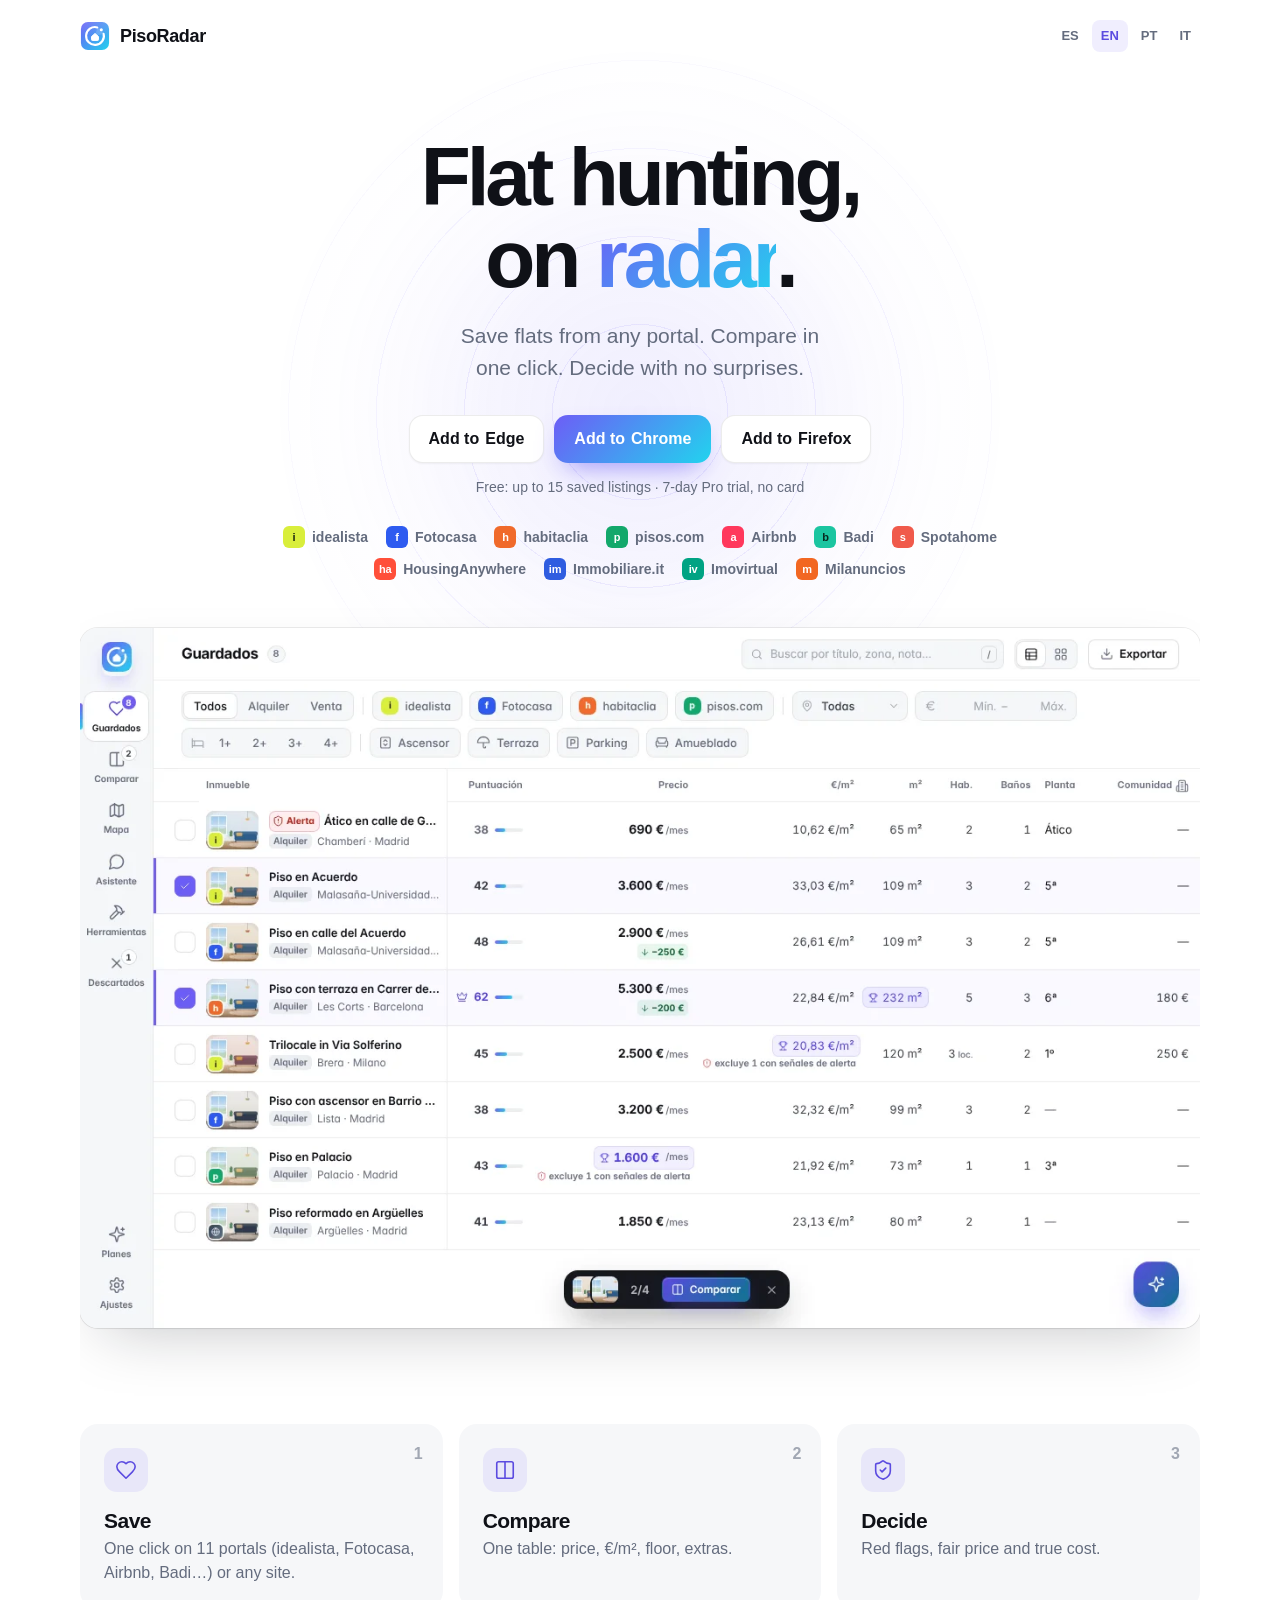
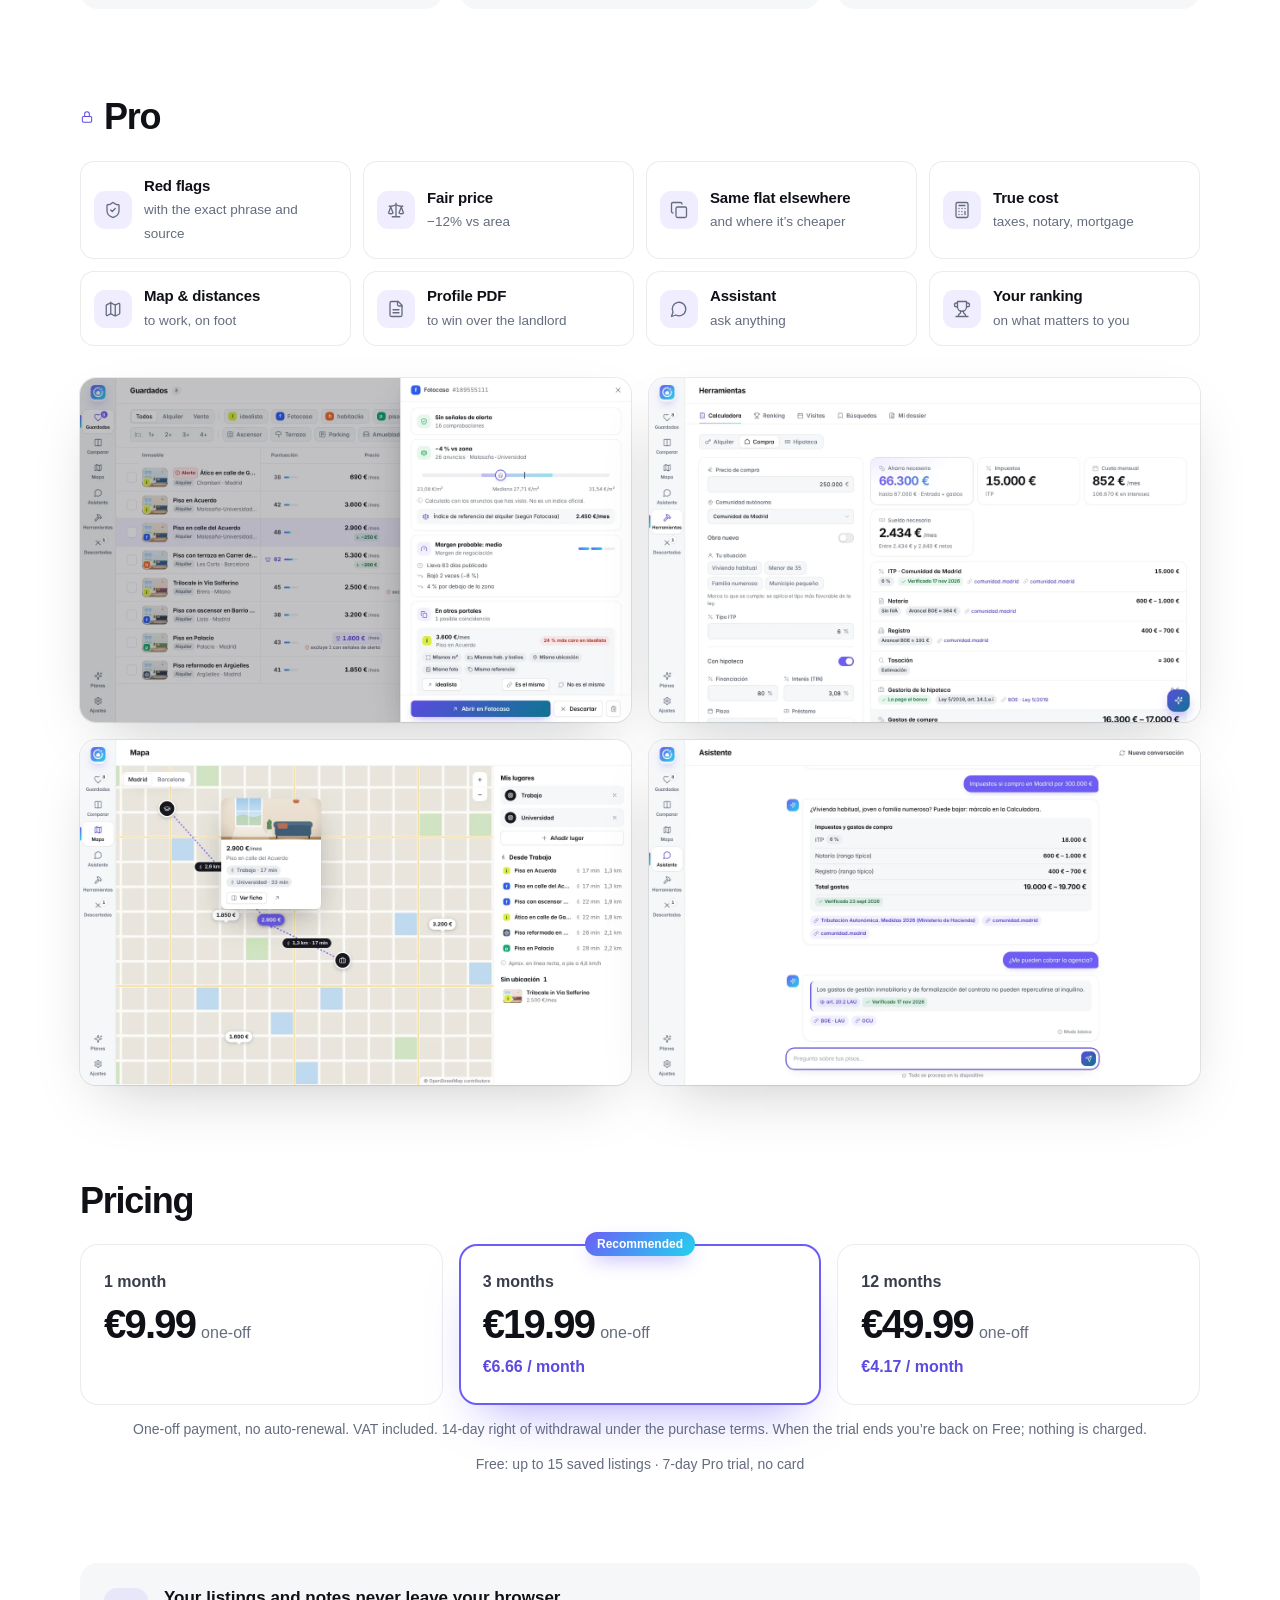
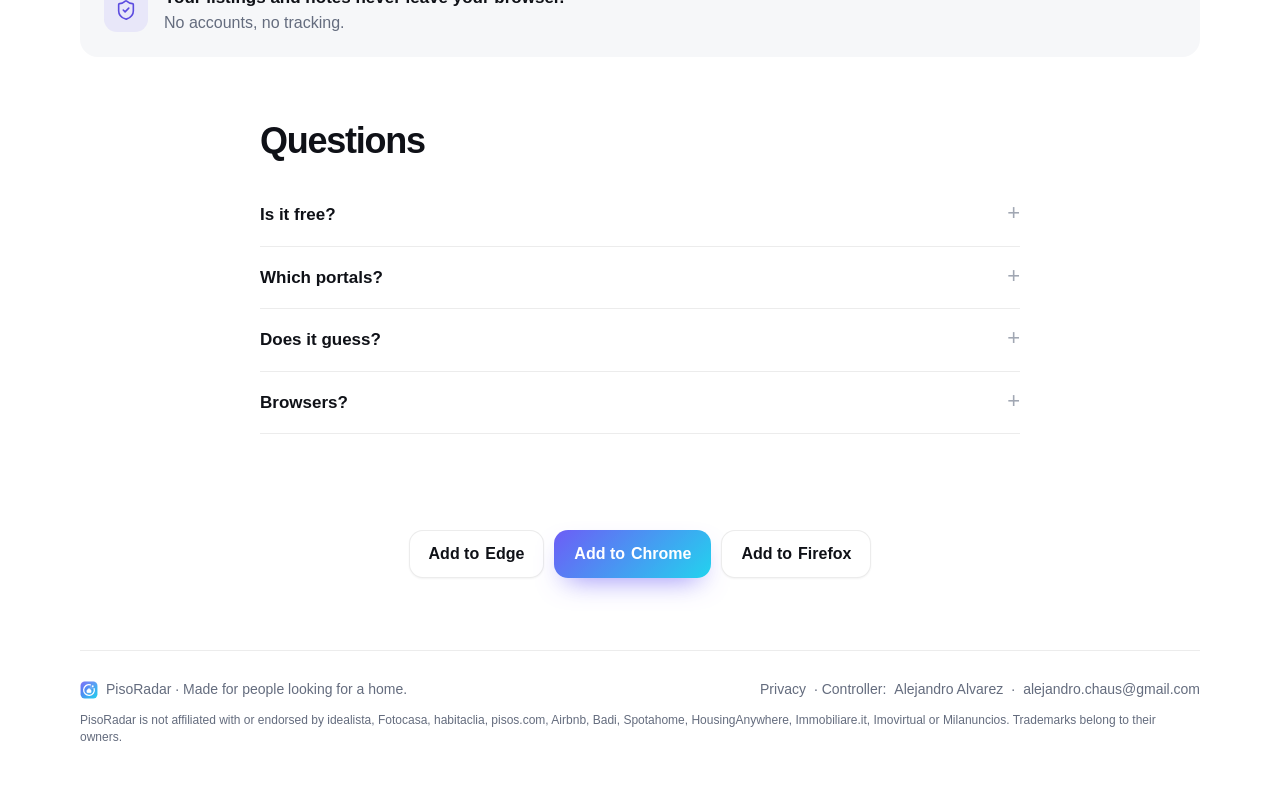
==== en/index.html @ 60ff0488 "Add files via upload" ====
<!DOCTYPE html>
<html lang="en">
<head>
<meta charset="utf-8">
<meta name="viewport" content="width=device-width, initial-scale=1">
<title>PisoRadar — Compare flats and rooms from idealista, Fotocasa, Airbnb, Badi and 7 more portals</title>
<meta name="description" content="Browser extension for flat hunting (free up to 15 saved listings) in Spain, Portugal and Italy: save listings from any portal, compare them in one table, flag possible scams and see the true cost.">
<link rel="canonical" href="https://chausillo.github.io/pisoradar/en/">
<link rel="alternate" hreflang="es" href="https://chausillo.github.io/pisoradar/">
<link rel="alternate" hreflang="en" href="https://chausillo.github.io/pisoradar/en/">
<link rel="alternate" hreflang="pt" href="https://chausillo.github.io/pisoradar/pt/">
<link rel="alternate" hreflang="it" href="https://chausillo.github.io/pisoradar/it/">
<link rel="alternate" hreflang="x-default" href="https://chausillo.github.io/pisoradar/">
<meta property="og:type" content="website">
<meta property="og:site_name" content="PisoRadar">
<meta property="og:title" content="PisoRadar — Compare flats and rooms from idealista, Fotocasa, Airbnb, Badi and 7 more portals">
<meta property="og:description" content="Browser extension for flat hunting (free up to 15 saved listings) in Spain, Portugal and Italy: save listings from any portal, compare them in one table, flag possible scams and see the true cost.">
<meta property="og:url" content="https://chausillo.github.io/pisoradar/en/">
<meta property="og:image" content="https://chausillo.github.io/pisoradar/img/og.png">
<meta property="og:locale" content="en_GB">
<meta property="og:locale:alternate" content="es_ES">
<meta property="og:locale:alternate" content="pt_PT">
<meta property="og:locale:alternate" content="it_IT">
<meta name="twitter:card" content="summary_large_image">
<meta name="theme-color" content="#6D5DF6">
<link rel="icon" type="image/png" href="../img/favicon-32.png">
<link rel="stylesheet" href="../style.css">
<script type="application/ld+json">{"@context":"https://schema.org","@type":"SoftwareApplication","name":"PisoRadar","applicationCategory":"BrowserApplication","operatingSystem":"Chrome, Microsoft Edge, Firefox","description":"Browser extension for flat hunting (free up to 15 saved listings) in Spain, Portugal and Italy: save listings from any portal, compare them in one table, flag possible scams and see the true cost.","url":"https://chausillo.github.io/pisoradar/en/","image":"https://chausillo.github.io/pisoradar/img/og.png","inLanguage":"en","offers":[{"@type":"Offer","price":"0","priceCurrency":"EUR","name":"Free"},{"@type":"Offer","price":"9.99","priceCurrency":"EUR","name":"Pro 1 month"},{"@type":"Offer","price":"19.99","priceCurrency":"EUR","name":"Pro 3 months"},{"@type":"Offer","price":"49.99","priceCurrency":"EUR","name":"Pro 12 months"}]}</script>
</head>
<body>
<header class="nav wrap">
  <a class="brand" href="./"><img src="../img/logo.svg" width="30" height="30" alt="">PisoRadar</a>
  <nav class="langs" aria-label="Language"><a href="../" hreflang="es">ES</a><a href="../en/" aria-current="page" hreflang="en">EN</a><a href="../pt/" hreflang="pt">PT</a><a href="../it/" hreflang="it">IT</a></nav>
</header>
<main>
<section class="hero wrap">
  <h1>Flat hunting, on <em>radar</em>.</h1>
  <p class="sub">Save flats from any portal. Compare in one click. Decide with no surprises.</p>
  <div class="stores"><a class="store store-edge" data-store="edge" href="#" rel="noopener" hidden>Add to <b>Edge</b></a><a class="store store-chrome" data-store="chrome" href="#" rel="noopener" hidden>Add to <b>Chrome</b></a><a class="store store-firefox" data-store="firefox" href="#" rel="noopener" hidden>Add to <b>Firefox</b></a></div>
  <p class="free">Free: up to 15 saved listings · 7-day Pro trial, no card</p>
  <div class="portals"><span class="pp"><span class="p" style="background:#D9EE3B;color:#1D2410">i</span>idealista</span><span class="pp"><span class="p" style="background:#2E5BF0;color:#fff">f</span>Fotocasa</span><span class="pp"><span class="p" style="background:#F06A2B;color:#fff">h</span>habitaclia</span><span class="pp"><span class="p" style="background:#13A86B;color:#fff">p</span>pisos.com</span><span class="pp"><span class="p" style="background:#FF385C;color:#fff">a</span>Airbnb</span><span class="pp"><span class="p" style="background:#1BC5A0;color:#08291F">b</span>Badi</span><span class="pp"><span class="p" style="background:#F05A4B;color:#fff">s</span>Spotahome</span><span class="pp"><span class="p" style="background:#FF4F3A;color:#fff">ha</span>HousingAnywhere</span><span class="pp"><span class="p" style="background:#2F5DE0;color:#fff">im</span>Immobiliare.it</span><span class="pp"><span class="p" style="background:#00A383;color:#fff">iv</span>Imovirtual</span><span class="pp"><span class="p" style="background:#F26722;color:#fff">m</span>Milanuncios</span></div>
  <figure class="shot hero-shot"><picture><source srcset="../img/table-dark.webp" media="(prefers-color-scheme: dark)"><img src="../img/table.webp" width="1280" height="800" alt="Flat comparison table"></picture></figure>
</section>
<section class="trio wrap"><div class="tile"><span class="n">1</span><span class="ib"><svg width="22" height="22" viewBox="0 0 24 24" fill="none" stroke="currentColor" stroke-width="1.75" stroke-linecap="round" stroke-linejoin="round" aria-hidden="true"><path d="M19 14c1.49-1.46 3-3.21 3-5.5A5.5 5.5 0 0 0 16.5 3c-1.76 0-3 .5-4.5 2-1.5-1.5-2.74-2-4.5-2A5.5 5.5 0 0 0 2 8.5c0 2.3 1.5 4.05 3 5.5l7 7Z"/></svg></span><h2>Save</h2><p>One click on 11 portals (idealista, Fotocasa, Airbnb, Badi…) or any site.</p></div><div class="tile"><span class="n">2</span><span class="ib"><svg width="22" height="22" viewBox="0 0 24 24" fill="none" stroke="currentColor" stroke-width="1.75" stroke-linecap="round" stroke-linejoin="round" aria-hidden="true"><rect x="3" y="3" width="18" height="18" rx="2"/><path d="M12 3v18"/></svg></span><h2>Compare</h2><p>One table: price, €/m², floor, extras.</p></div><div class="tile"><span class="n">3</span><span class="ib"><svg width="22" height="22" viewBox="0 0 24 24" fill="none" stroke="currentColor" stroke-width="1.75" stroke-linecap="round" stroke-linejoin="round" aria-hidden="true"><path d="M20 13c0 5-3.5 7.5-7.66 8.95a1 1 0 0 1-.67-.01C7.5 20.5 4 18 4 13V6a1 1 0 0 1 1-1c2 0 4.5-1.2 6.24-2.72a1.17 1.17 0 0 1 1.52 0C14.51 3.81 17 5 19 5a1 1 0 0 1 1 1z"/><path d="m9 12 2 2 4-4"/></svg></span><h2>Decide</h2><p>Red flags, fair price and true cost.</p></div></section>
<section class="pro wrap">
  <h2 class="eyebrow"><svg width="14" height="14" viewBox="0 0 24 24" fill="none" stroke="currentColor" stroke-width="1.75" stroke-linecap="round" stroke-linejoin="round" aria-hidden="true"><rect x="4" y="11" width="16" height="10" rx="2"/><path d="M8 11V7a4 4 0 0 1 8 0v4"/></svg> Pro</h2>
  <div class="feats"><div class="feat"><span class="ib"><svg width="18" height="18" viewBox="0 0 24 24" fill="none" stroke="currentColor" stroke-width="1.75" stroke-linecap="round" stroke-linejoin="round" aria-hidden="true"><path d="M20 13c0 5-3.5 7.5-7.66 8.95a1 1 0 0 1-.67-.01C7.5 20.5 4 18 4 13V6a1 1 0 0 1 1-1c2 0 4.5-1.2 6.24-2.72a1.17 1.17 0 0 1 1.52 0C14.51 3.81 17 5 19 5a1 1 0 0 1 1 1z"/><path d="m9 12 2 2 4-4"/></svg></span><div><b>Red flags</b><span>with the exact phrase and source</span></div></div><div class="feat"><span class="ib"><svg width="18" height="18" viewBox="0 0 24 24" fill="none" stroke="currentColor" stroke-width="1.75" stroke-linecap="round" stroke-linejoin="round" aria-hidden="true"><path d="m16 16 3-8 3 8c-.87.65-1.92 1-3 1s-2.13-.35-3-1ZM2 16l3-8 3 8c-.87.65-1.92 1-3 1s-2.13-.35-3-1ZM7 21h10M12 3v18M3 7h2c2 0 5-1 7-2 2 1 5 2 7 2h2"/></svg></span><div><b>Fair price</b><span>−12% vs area</span></div></div><div class="feat"><span class="ib"><svg width="18" height="18" viewBox="0 0 24 24" fill="none" stroke="currentColor" stroke-width="1.75" stroke-linecap="round" stroke-linejoin="round" aria-hidden="true"><rect x="8" y="8" width="14" height="14" rx="2"/><path d="M4 16c-1.1 0-2-.9-2-2V4c0-1.1.9-2 2-2h10c1.1 0 2 .9 2 2"/></svg></span><div><b>Same flat elsewhere</b><span>and where it’s cheaper</span></div></div><div class="feat"><span class="ib"><svg width="18" height="18" viewBox="0 0 24 24" fill="none" stroke="currentColor" stroke-width="1.75" stroke-linecap="round" stroke-linejoin="round" aria-hidden="true"><rect x="4" y="2" width="16" height="20" rx="2"/><path d="M8 6h8M16 14v4M8 10h.01M12 10h.01M16 10h.01M8 14h.01M12 14h.01M8 18h.01M12 18h.01"/></svg></span><div><b>True cost</b><span>taxes, notary, mortgage</span></div></div><div class="feat"><span class="ib"><svg width="18" height="18" viewBox="0 0 24 24" fill="none" stroke="currentColor" stroke-width="1.75" stroke-linecap="round" stroke-linejoin="round" aria-hidden="true"><path d="M14.1 6.3A2 2 0 0 0 15.9 6.3l3.7-1.8A1 1 0 0 1 21 5.4v12.4a1 1 0 0 1-.55.9l-4.55 2.3a2 2 0 0 1-1.8 0l-4.2-2.1a2 2 0 0 0-1.8 0l-3.7 1.8A1 1 0 0 1 3 19.8V7.4a1 1 0 0 1 .55-.9l4.55-2.3a2 2 0 0 1 1.8 0zM15 6v15M9 3v15"/></svg></span><div><b>Map &amp; distances</b><span>to work, on foot</span></div></div><div class="feat"><span class="ib"><svg width="18" height="18" viewBox="0 0 24 24" fill="none" stroke="currentColor" stroke-width="1.75" stroke-linecap="round" stroke-linejoin="round" aria-hidden="true"><path d="M15 2H6a2 2 0 0 0-2 2v16a2 2 0 0 0 2 2h12a2 2 0 0 0 2-2V7Z"/><path d="M14 2v4a2 2 0 0 0 2 2h4M16 13H8M16 17H8"/></svg></span><div><b>Profile PDF</b><span>to win over the landlord</span></div></div><div class="feat"><span class="ib"><svg width="18" height="18" viewBox="0 0 24 24" fill="none" stroke="currentColor" stroke-width="1.75" stroke-linecap="round" stroke-linejoin="round" aria-hidden="true"><path d="M7.9 20A9 9 0 1 0 4 16.1L2 22Z"/></svg></span><div><b>Assistant</b><span>ask anything</span></div></div><div class="feat"><span class="ib"><svg width="18" height="18" viewBox="0 0 24 24" fill="none" stroke="currentColor" stroke-width="1.75" stroke-linecap="round" stroke-linejoin="round" aria-hidden="true"><path d="M6 9H4.5a2.5 2.5 0 0 1 0-5H6M18 9h1.5a2.5 2.5 0 0 0 0-5H18M4 22h16M10 14.66V17c0 .55-.47.98-.97 1.21C7.85 18.75 7 20.24 7 22M14 14.66V17c0 .55.47.98.97 1.21C16.15 18.75 17 20.24 17 22M18 2H6v7a6 6 0 0 0 12 0Z"/></svg></span><div><b>Your ranking</b><span>on what matters to you</span></div></div></div>
  <div class="gallery"><figure class="shot"><img src="../img/insights.webp" width="1280" height="800" loading="lazy" alt="Red flags and fair price"></figure><figure class="shot"><img src="../img/calc.webp" width="1280" height="800" loading="lazy" alt="Purchase cost calculator"></figure><figure class="shot"><img src="../img/map.webp" width="1280" height="800" loading="lazy" alt="Map with distances"></figure><figure class="shot"><img src="../img/assistant.webp" width="1280" height="800" loading="lazy" alt="Assistant"></figure></div>
</section>
<section class="pricing wrap" id="pricing">
  <h2 class="eyebrow">Pricing</h2>
  <div class="plans"><div class="plan"><span class="nm">1 month</span><div class="pr"><b>€9.99</b><span>one-off</span></div><span class="pm"></span></div><div class="plan featured"><span class="ribbon">Recommended</span><span class="nm">3 months</span><div class="pr"><b>€19.99</b><span>one-off</span></div><span class="pm">€6.66 / month</span></div><div class="plan"><span class="nm">12 months</span><div class="pr"><b>€49.99</b><span>one-off</span></div><span class="pm">€4.17 / month</span></div></div>
  <p class="free">One-off payment, no auto-renewal. VAT included. 14-day right of withdrawal under the <a href="https://polar.sh/legal/checkout-buyer-terms" rel="noopener">purchase terms</a>. When the trial ends you’re back on Free; nothing is charged.</p>
  <p class="free">Free: up to 15 saved listings · 7-day Pro trial, no card</p>
</section>
<section class="privacy wrap"><span class="ib"><svg width="22" height="22" viewBox="0 0 24 24" fill="none" stroke="currentColor" stroke-width="1.75" stroke-linecap="round" stroke-linejoin="round" aria-hidden="true"><path d="M20 13c0 5-3.5 7.5-7.66 8.95a1 1 0 0 1-.67-.01C7.5 20.5 4 18 4 13V6a1 1 0 0 1 1-1c2 0 4.5-1.2 6.24-2.72a1.17 1.17 0 0 1 1.52 0C14.51 3.81 17 5 19 5a1 1 0 0 1 1 1z"/><path d="m9 12 2 2 4-4"/></svg></span><div><b>Your listings and notes never leave your browser.</b><span>No accounts, no tracking.</span></div></section>
<section class="faq wrap">
  <h2 class="eyebrow">Questions</h2>
  <details><summary>Is it free?</summary><p>Yes: saving (up to 15 listings), comparing, notes and export are free forever. Pro adds unlimited listings, analysis and tools.</p></details>
  <details><summary>Which portals?</summary><p>idealista (Spain, Portugal, Italy), Fotocasa, habitaclia, pisos.com, Airbnb, Badi, Spotahome, HousingAnywhere, Immobiliare.it, Imovirtual and Milanuncios. Plus any website from the toolbar icon.</p></details>
  <details><summary>Does it guess?</summary><p>Never. It only shows what the listing says; taxes and rules link to official sources with dates.</p></details>
  <details><summary>Browsers?</summary><p>Chrome, Edge and Firefox.</p></details>
</section>
<section class="final wrap"><div class="stores"><a class="store store-edge" data-store="edge" href="#" rel="noopener" hidden>Add to <b>Edge</b></a><a class="store store-chrome" data-store="chrome" href="#" rel="noopener" hidden>Add to <b>Chrome</b></a><a class="store store-firefox" data-store="firefox" href="#" rel="noopener" hidden>Add to <b>Firefox</b></a></div></section>
</main>
<footer class="wrap foot"><span><img src="../img/logo.svg" width="18" height="18" alt=""> PisoRadar · Made for people looking for a home.</span><span class="foot-links"><a href="../privacidad.html">Privacy</a> · Controller: <span data-owner>Alejandro Alvarez</span> · <a data-mail href="mailto:alejandro.chaus@gmail.com">alejandro.chaus@gmail.com</a></span><small class="noaff">PisoRadar is not affiliated with or endorsed by idealista, Fotocasa, habitaclia, pisos.com, Airbnb, Badi, Spotahome, HousingAnywhere, Immobiliare.it, Imovirtual or Milanuncios. Trademarks belong to their owners.</small></footer>
<script>
fetch('../site.config.json', { cache: 'no-store' }).then((r) => r.json()).then((c) => {
  if (c.ownerName) document.querySelectorAll('[data-owner]').forEach((e) => { e.textContent = c.ownerName; });
  if (/^[^\s@'"<>]+@[^\s@'"<>]+\.[a-z]{2,}$/i.test(c.contactEmail || '')) document.querySelectorAll('a[data-mail]').forEach((a) => { a.href = 'mailto:' + c.contactEmail; a.textContent = c.contactEmail; });
  document.querySelectorAll('a[data-store]').forEach((a) => {
    const u = (c.stores || {})[a.dataset.store];
    const ok = /^https:///.test(u || '') && !/PEGA_AQUI|_ITEM_ID/.test(u);
    if (ok) a.href = u;
    a.hidden = !ok;
  });
}).catch(() => {});
</script>
</body>
</html>
---- style.css ----
/* PisoRadar landing — one file, no external fonts or scripts */
:root {
  color-scheme: light dark;
  --bg: #fff; --surface: #F6F7F9; --card: #fff; --text: #0F1117; --text-2: #383E4B; --muted: #646C7E; --faint: #A1A7B3;
  --line: rgba(17, 19, 24, .08); --accent: #6D5DF6; --accent-ink: #5B4BE0; --accent-soft: rgba(109, 93, 246, .1);
  --grad: linear-gradient(135deg, #6D5DF6 0%, #22D3EE 100%);
  --shadow: 0 1px 2px rgba(16, 18, 27, .04), 0 24px 60px -24px rgba(16, 18, 27, .25);
  --font: ui-sans-serif, -apple-system, BlinkMacSystemFont, "Segoe UI Variable Text", "Segoe UI", Roboto, Inter, "Helvetica Neue", Arial, sans-serif;
  --display: ui-sans-serif, -apple-system, BlinkMacSystemFont, "SF Pro Display", "Segoe UI Variable Display", "Segoe UI", "Inter Display", Inter, Roboto, sans-serif;
}
@media (prefers-color-scheme: dark) {
  :root { --bg: #0B0D12; --surface: #12151C; --card: #12151C; --text: #E8EAED; --text-2: #C4C9D2; --muted: #8A93A6; --faint: #5D6578;
    --line: rgba(255, 255, 255, .08); --accent-ink: #A498FF; --accent-soft: rgba(124, 108, 255, .14); --shadow: 0 24px 60px -24px rgba(0, 0, 0, .8); }
}
* { box-sizing: border-box; }
html { scroll-behavior: smooth; overflow-x: clip; }
body { margin: 0; overflow-x: clip; background: var(--bg); color: var(--text); font: 16px/1.5 var(--font); -webkit-font-smoothing: antialiased; }
a { color: inherit; text-decoration: none; }
img { display: block; max-width: 100%; height: auto; }
.wrap { width: min(1120px, calc(100% - 40px)); margin: 0 auto; }
.nav { display: flex; align-items: center; justify-content: space-between; height: 72px; }
.brand { display: flex; align-items: center; gap: 10px; font-weight: 700; letter-spacing: -.02em; font-size: 18px; }
.brand img { border-radius: 8px; }
.langs { display: flex; gap: 4px; }
.langs a { padding: 6px 9px; border-radius: 8px; font-size: 13px; font-weight: 600; color: var(--muted); }
.langs a:hover { background: var(--surface); color: var(--text); }
.langs a[aria-current="page"] { color: var(--accent-ink); background: var(--accent-soft); }
.hero { position: relative; isolation: isolate; text-align: center; padding: 64px 0 24px; overflow-x: clip; overflow-clip-margin: 0; }
.hero::before {
  content: ""; position: absolute; z-index: -1; left: 50%; top: -260px; width: 1200px; height: 1200px; transform: translateX(-50%); border-radius: 50%;
  background: repeating-radial-gradient(circle, transparent 0 87px, rgba(109, 93, 246, .10) 87px 88px), radial-gradient(circle, rgba(109, 93, 246, .10), transparent 45%);
  -webkit-mask: radial-gradient(circle, #000 18%, transparent 52%); mask: radial-gradient(circle, #000 18%, transparent 52%);
}
h1 { margin: 0 auto; max-width: 13ch; font: 800 clamp(42px, 7.4vw, 82px)/1 var(--display); letter-spacing: -.05em; text-wrap: balance; }
h1 em { font-style: normal; background: var(--grad); -webkit-background-clip: text; background-clip: text; color: transparent; }
.sub { margin: 20px auto 0; max-width: 34ch; font-size: clamp(17px, 2.2vw, 21px); color: var(--muted); }
.stores { display: flex; flex-wrap: wrap; justify-content: center; gap: 10px; margin-top: 32px; }
.store { display: inline-flex; align-items: center; gap: 6px; height: 48px; padding: 0 20px; border-radius: 14px; font-weight: 550; box-shadow: inset 0 0 0 1px var(--line), 0 1px 2px rgba(0, 0, 0, .05); background: var(--card); transition: transform .15s, box-shadow .15s; }
.store:hover { transform: translateY(-1px); box-shadow: inset 0 0 0 1px var(--accent), 0 8px 20px -10px rgba(109, 93, 246, .5); }
.store-chrome { background: var(--grad); color: #fff; box-shadow: 0 12px 28px -12px rgba(109, 93, 246, .8); }
.store b { font-weight: 750; }
.free { margin: 14px 0 0; color: var(--muted); font-size: 14px; text-align: center; }
.portals { display: flex; flex-wrap: wrap; justify-content: center; align-items: center; gap: 8px 6px; margin-top: 28px; color: var(--muted); font-weight: 600; font-size: 14px; }
.portals { max-width: 760px; margin-left: auto; margin-right: auto; gap: 10px 18px; }
.pp { display: inline-flex; align-items: center; gap: 7px; white-space: nowrap; }
.p { display: inline-grid; place-items: center; min-width: 22px; height: 22px; padding: 0 4px; border-radius: 6px; font-size: 11px; font-weight: 800; letter-spacing: -.02em; }
.p-i { background: #D9EE3B; color: #1D2410; } .p-f { background: #2E5BF0; color: #fff; } .p-h { background: #F06A2B; color: #fff; } .p-p { background: #13A86B; color: #fff; }
.shot { margin: 0; border-radius: 16px; overflow: hidden; box-shadow: 0 0 0 1px var(--line), var(--shadow); background: var(--card); }
.hero-shot { margin-top: 48px; border-radius: 18px; }
.trio { display: grid; grid-template-columns: repeat(3, 1fr); gap: 16px; padding: 72px 0 24px; }
.tile { position: relative; padding: 24px; border-radius: 18px; background: var(--surface); }
.tile .n { position: absolute; right: 20px; top: 18px; color: var(--faint); font-weight: 700; font-variant-numeric: tabular-nums; }
.ib { width: 44px; height: 44px; border-radius: 13px; display: grid; place-items: center; background: var(--accent-soft); color: var(--accent-ink); flex: none; }
.tile h2 { margin: 16px 0 4px; font: 750 21px/1.2 var(--display); letter-spacing: -.025em; }
.tile p { margin: 0; color: var(--muted); }
.eyebrow { display: flex; align-items: center; gap: 10px; margin: 0 0 24px; font: 780 clamp(26px, 3.2vw, 36px)/1.1 var(--display); letter-spacing: -.035em; color: var(--text); }
.eyebrow svg { color: var(--accent-ink); }
.pro { padding: 64px 0 24px; }
.feats { display: grid; grid-template-columns: repeat(4, 1fr); gap: 12px; }
.feat { display: flex; gap: 12px; align-items: center; padding: 14px; border-radius: 14px; box-shadow: inset 0 0 0 1px var(--line); }
.feat .ib { width: 38px; height: 38px; border-radius: 11px; }
.feat b { display: block; font-size: 15px; letter-spacing: -.01em; }
.feat span { color: var(--muted); font-size: 13.5px; }
.gallery { display: grid; grid-template-columns: repeat(2, 1fr); gap: 18px; margin-top: 32px; }
.pricing { padding: 72px 0 24px; }
.plans { display: grid; grid-template-columns: repeat(3, 1fr); gap: 16px; }
.plan { position: relative; display: flex; flex-direction: column; gap: 10px; padding: 26px 24px; border-radius: 18px; box-shadow: inset 0 0 0 1px var(--line); background: var(--card); }
.plan.featured { box-shadow: inset 0 0 0 2px var(--accent), 0 24px 50px -24px rgba(109, 93, 246, .6); }
.ribbon { position: absolute; top: -12px; left: 50%; transform: translateX(-50%); padding: 3px 12px; border-radius: 12px; background: var(--grad); color: #fff; font-size: 12px; font-weight: 700; white-space: nowrap; box-shadow: 0 8px 20px -8px rgba(109, 93, 246, .8); }
.plan .nm { font-weight: 650; color: var(--text-2); }
.plan .pr { display: flex; align-items: baseline; gap: 6px; }
.plan .pr b { font: 800 40px/1 var(--display); letter-spacing: -.045em; font-variant-numeric: tabular-nums; }
.plan .pr span, .plan .pm { color: var(--muted); }
.plan .pm { min-height: 24px; font-weight: 600; color: var(--accent-ink); }
.privacy { display: flex; align-items: center; gap: 16px; margin-top: 64px; padding: 22px 24px; border-radius: 18px; background: var(--surface); }
.privacy b { display: block; font-size: 17px; }
.privacy span:not(.ib) { color: var(--muted); }
.faq { padding: 64px 0 24px; max-width: 760px; }
.faq details { border-bottom: 1px solid var(--line); }
.faq summary { cursor: pointer; list-style: none; padding: 18px 0; font-weight: 650; font-size: 17px; display: flex; justify-content: space-between; }
.faq summary::after { content: "+"; color: var(--faint); font-weight: 400; font-size: 22px; line-height: 1; }
.faq details[open] summary::after { content: "–"; }
.faq summary::-webkit-details-marker { display: none; }
.faq p { margin: -6px 0 18px; color: var(--muted); }
.final { padding: 40px 0 72px; }
.foot { display: flex; justify-content: space-between; flex-wrap: wrap; gap: 12px; padding: 28px 0 40px; border-top: 1px solid var(--line); color: var(--muted); font-size: 14px; }
.foot span { display: inline-flex; align-items: center; gap: 8px; flex-wrap: wrap; min-width: 0; max-width: 100%; }
a:focus-visible, summary:focus-visible { outline: 2px solid var(--accent); outline-offset: 3px; border-radius: 8px; }
@media (max-width: 860px) {
  .trio, .plans, .gallery { grid-template-columns: 1fr; }
  .feats { grid-template-columns: 1fr 1fr; }
}
@media (max-width: 520px) { .feats { grid-template-columns: 1fr; } .nav { height: 60px; } }
@media (prefers-reduced-motion: reduce) { * { transition: none !important; scroll-behavior: auto !important; } }
.gallery .shot img { width: 100%; aspect-ratio: 16 / 10; object-fit: cover; object-position: top left; }
.foot-links a { color: inherit; }
.legal { max-width: 760px; padding-top: 40px; padding-bottom: 60px; line-height: 1.6; }
.legal h1 { font-size: 26px; margin: 0 0 8px; }
.legal code { font-size: .9em; }
.foot .noaff { flex-basis: 100%; font-size: 12px; color: var(--muted, #6b7280); line-height: 1.4; }
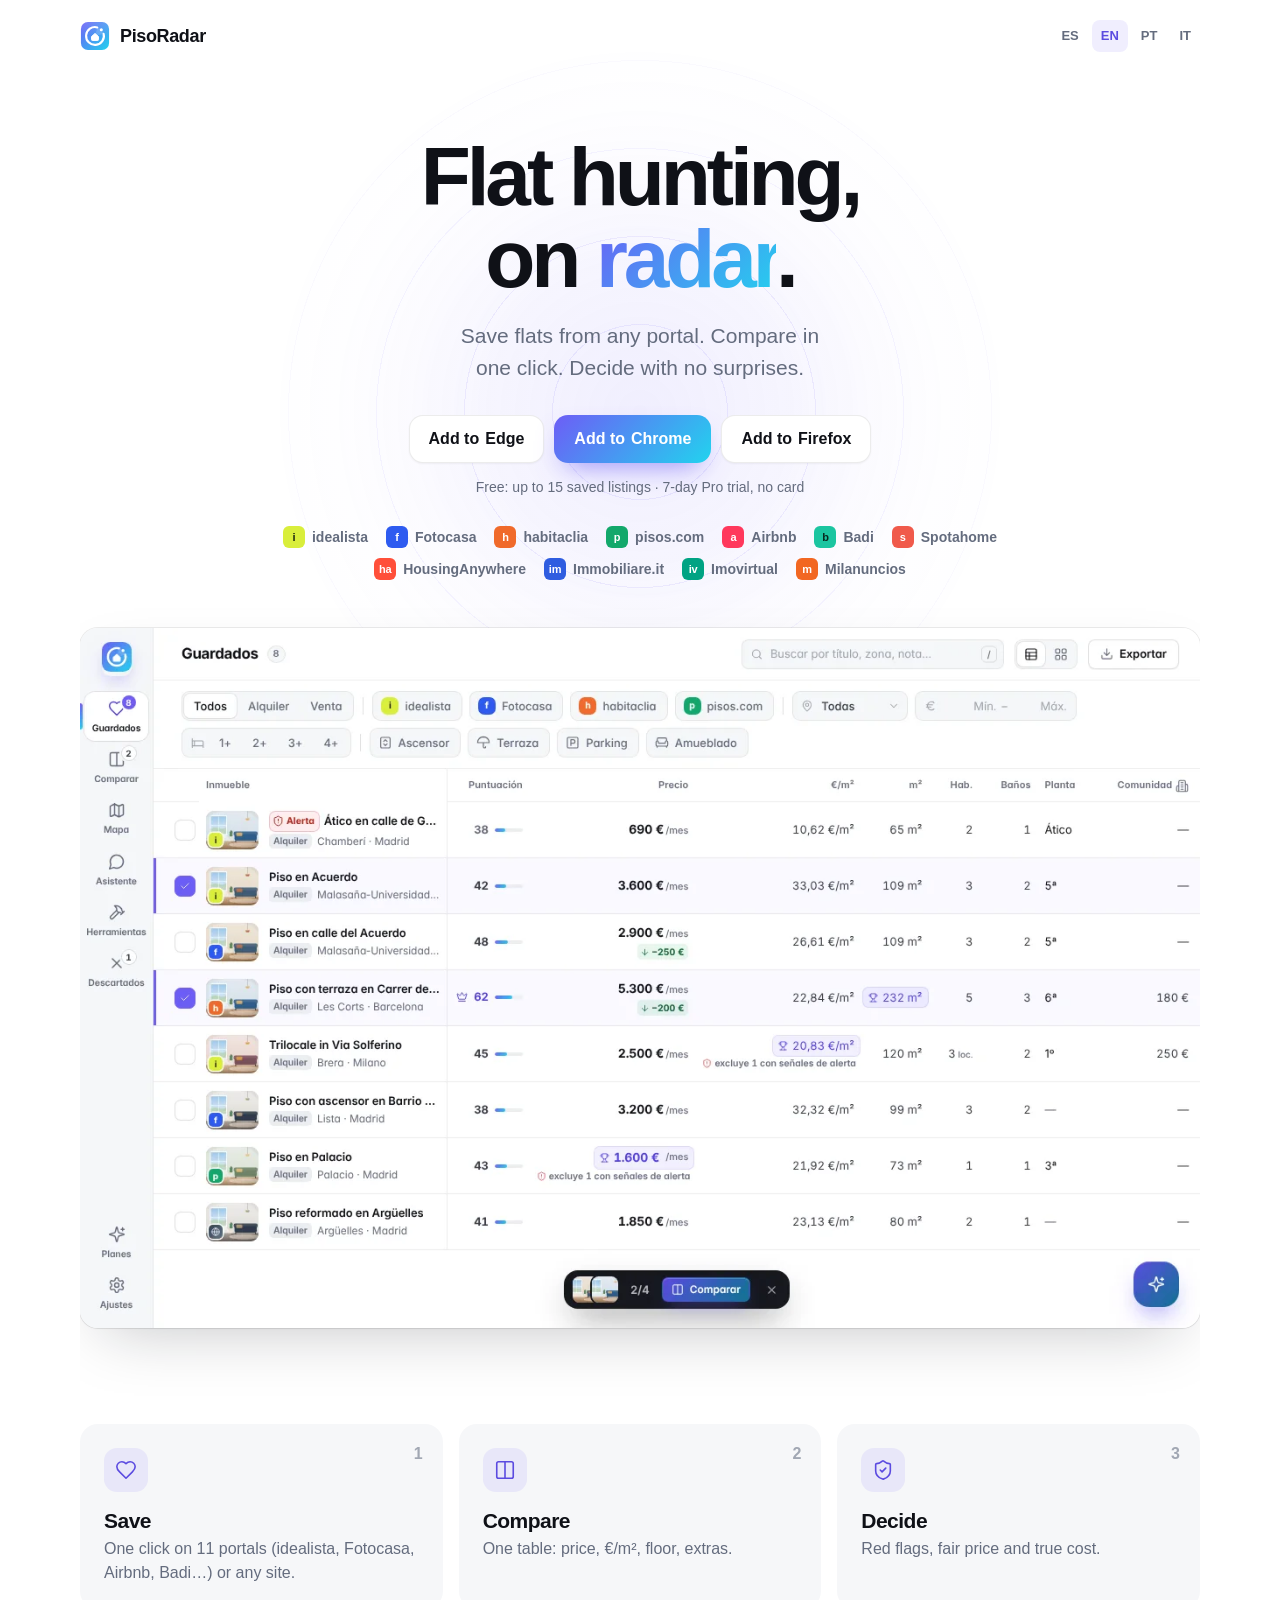
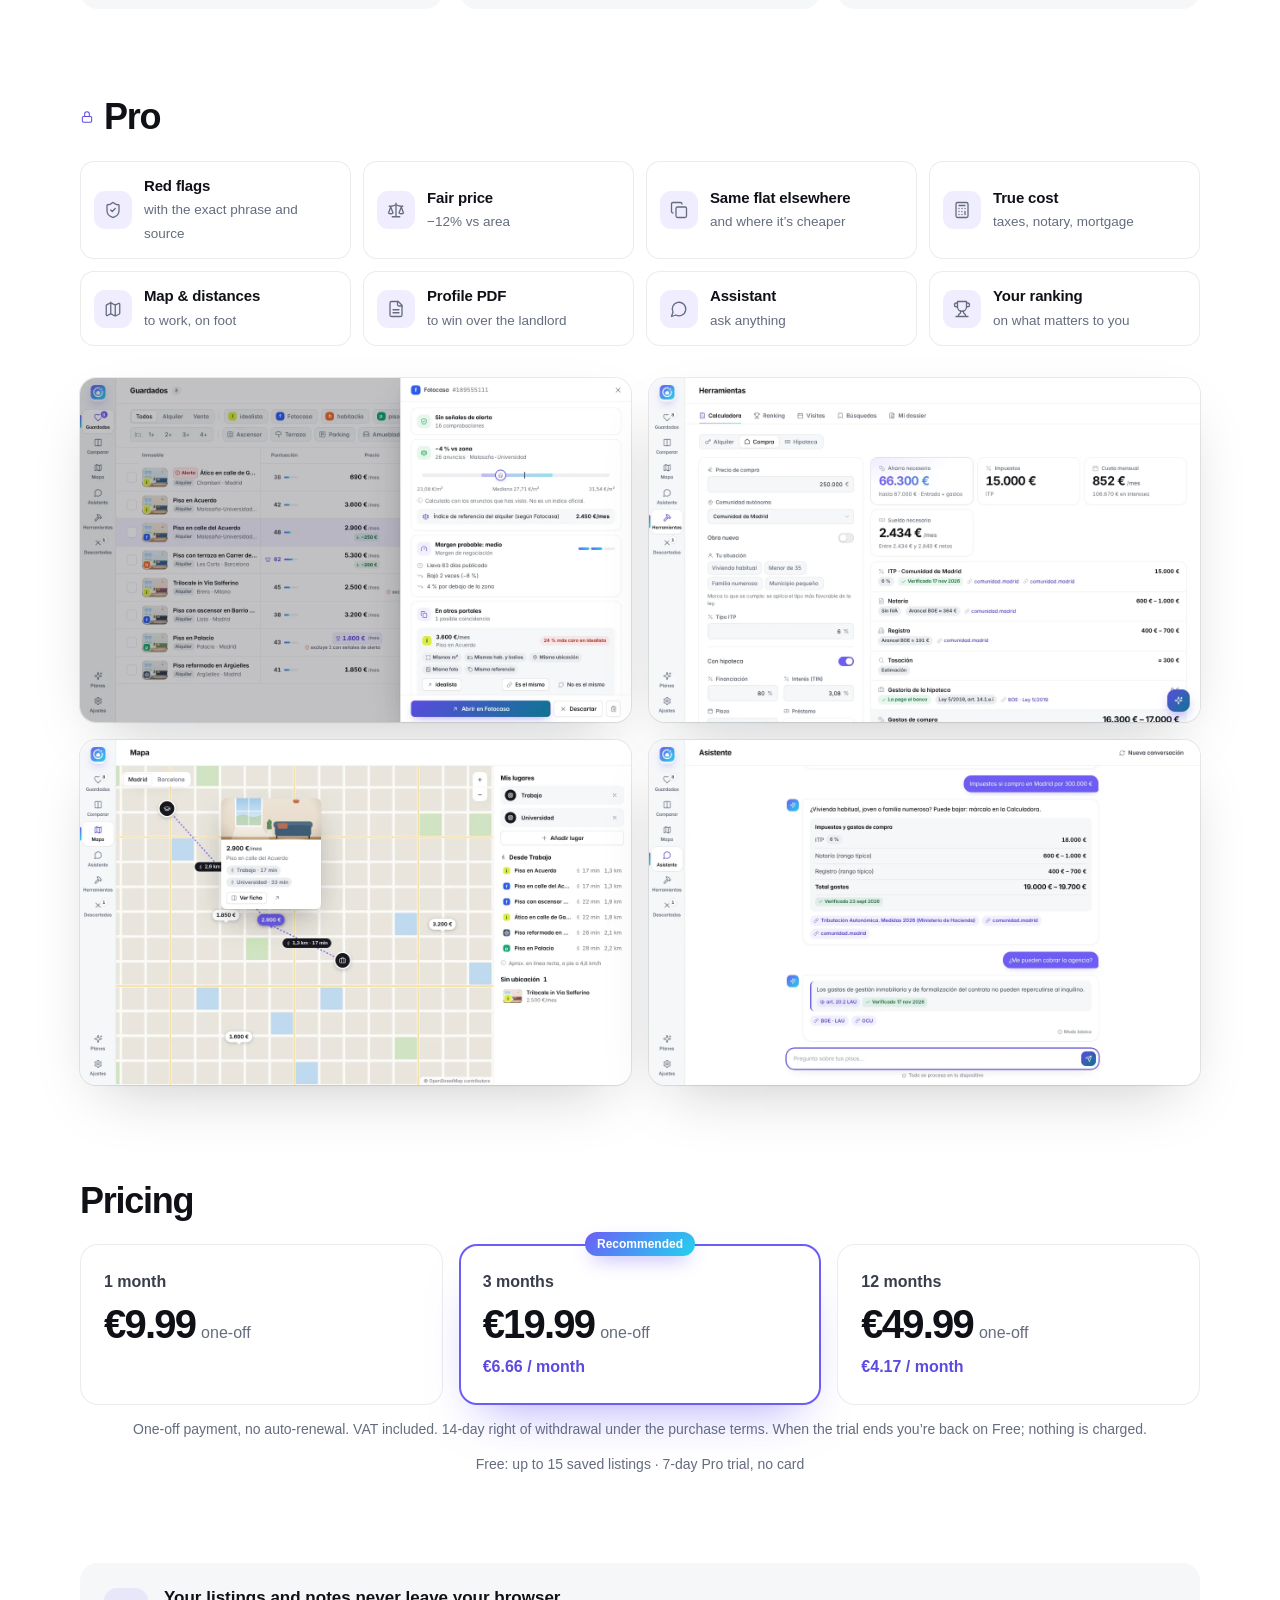
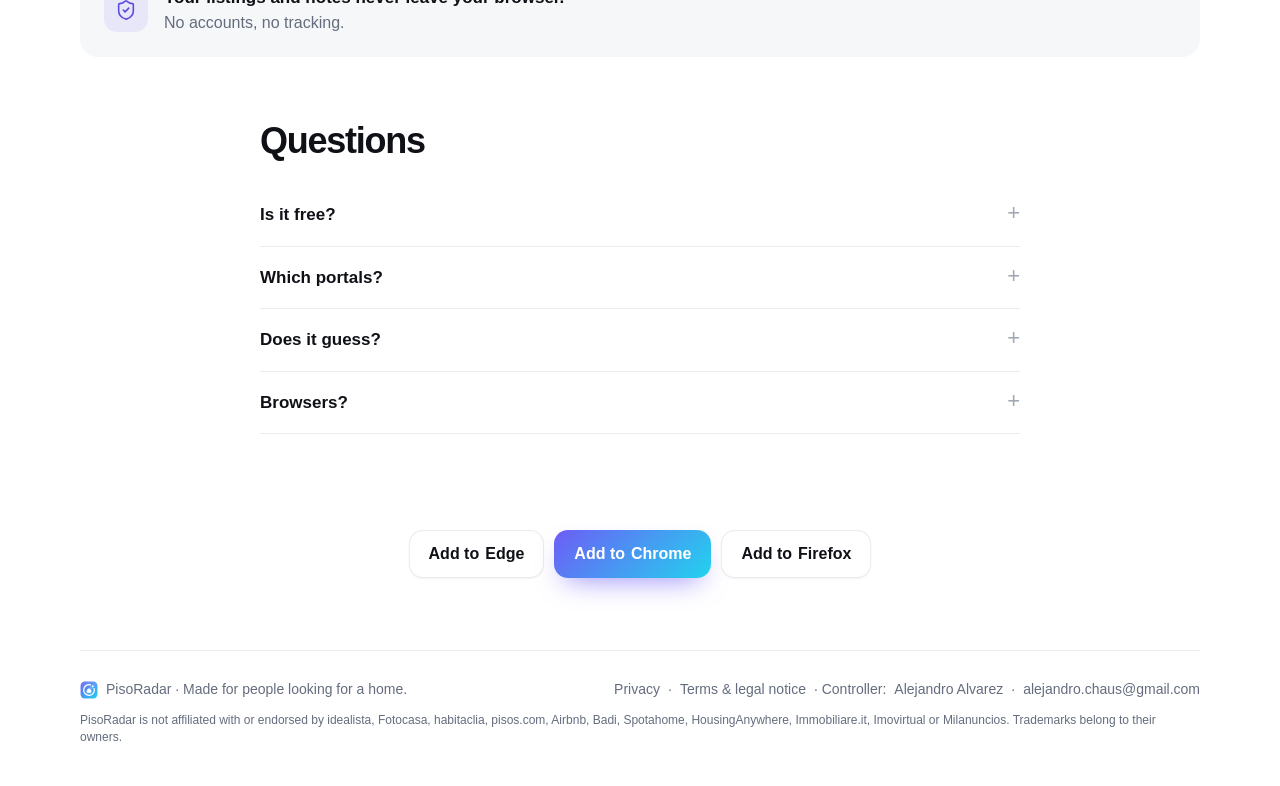
==== commit b578388f: "Add files via upload" ====
--- a/en/index.html
+++ b/en/index.html
@@ -36,7 +36,7 @@
 <section class="hero wrap">
   <h1>Flat hunting, on <em>radar</em>.</h1>
   <p class="sub">Save flats from any portal. Compare in one click. Decide with no surprises.</p>
-  <div class="stores"><a class="store store-edge" data-store="edge" href="#" rel="noopener" hidden>Add to <b>Edge</b></a><a class="store store-chrome" data-store="chrome" href="#" rel="noopener" hidden>Add to <b>Chrome</b></a><a class="store store-firefox" data-store="firefox" href="#" rel="noopener" hidden>Add to <b>Firefox</b></a></div>
+  <div class="stores"><a class="store store-edge" data-store="edge" href="https://microsoftedge.microsoft.com/addons/detail/faodnlojnknncdpicndgdkpddcffmjge" rel="noopener">Add to <b>Edge</b></a><a class="store store-chrome" data-store="chrome" href="#" rel="noopener" hidden>Add to <b>Chrome</b></a><a class="store store-firefox" data-store="firefox" href="#" rel="noopener" hidden>Add to <b>Firefox</b></a></div>
   <p class="free">Free: up to 15 saved listings · 7-day Pro trial, no card</p>
   <div class="portals"><span class="pp"><span class="p" style="background:#D9EE3B;color:#1D2410">i</span>idealista</span><span class="pp"><span class="p" style="background:#2E5BF0;color:#fff">f</span>Fotocasa</span><span class="pp"><span class="p" style="background:#F06A2B;color:#fff">h</span>habitaclia</span><span class="pp"><span class="p" style="background:#13A86B;color:#fff">p</span>pisos.com</span><span class="pp"><span class="p" style="background:#FF385C;color:#fff">a</span>Airbnb</span><span class="pp"><span class="p" style="background:#1BC5A0;color:#08291F">b</span>Badi</span><span class="pp"><span class="p" style="background:#F05A4B;color:#fff">s</span>Spotahome</span><span class="pp"><span class="p" style="background:#FF4F3A;color:#fff">ha</span>HousingAnywhere</span><span class="pp"><span class="p" style="background:#2F5DE0;color:#fff">im</span>Immobiliare.it</span><span class="pp"><span class="p" style="background:#00A383;color:#fff">iv</span>Imovirtual</span><span class="pp"><span class="p" style="background:#F26722;color:#fff">m</span>Milanuncios</span></div>
   <figure class="shot hero-shot"><picture><source srcset="../img/table-dark.webp" media="(prefers-color-scheme: dark)"><img src="../img/table.webp" width="1280" height="800" alt="Flat comparison table"></picture></figure>
@@ -61,9 +61,9 @@
   <details><summary>Does it guess?</summary><p>Never. It only shows what the listing says; taxes and rules link to official sources with dates.</p></details>
   <details><summary>Browsers?</summary><p>Chrome, Edge and Firefox.</p></details>
 </section>
-<section class="final wrap"><div class="stores"><a class="store store-edge" data-store="edge" href="#" rel="noopener" hidden>Add to <b>Edge</b></a><a class="store store-chrome" data-store="chrome" href="#" rel="noopener" hidden>Add to <b>Chrome</b></a><a class="store store-firefox" data-store="firefox" href="#" rel="noopener" hidden>Add to <b>Firefox</b></a></div></section>
+<section class="final wrap"><div class="stores"><a class="store store-edge" data-store="edge" href="https://microsoftedge.microsoft.com/addons/detail/faodnlojnknncdpicndgdkpddcffmjge" rel="noopener">Add to <b>Edge</b></a><a class="store store-chrome" data-store="chrome" href="#" rel="noopener" hidden>Add to <b>Chrome</b></a><a class="store store-firefox" data-store="firefox" href="#" rel="noopener" hidden>Add to <b>Firefox</b></a></div></section>
 </main>
-<footer class="wrap foot"><span><img src="../img/logo.svg" width="18" height="18" alt=""> PisoRadar · Made for people looking for a home.</span><span class="foot-links"><a href="../privacidad.html">Privacy</a> · Controller: <span data-owner>Alejandro Alvarez</span> · <a data-mail href="mailto:alejandro.chaus@gmail.com">alejandro.chaus@gmail.com</a></span><small class="noaff">PisoRadar is not affiliated with or endorsed by idealista, Fotocasa, habitaclia, pisos.com, Airbnb, Badi, Spotahome, HousingAnywhere, Immobiliare.it, Imovirtual or Milanuncios. Trademarks belong to their owners.</small></footer>
+<footer class="wrap foot"><span><img src="../img/logo.svg" width="18" height="18" alt=""> PisoRadar · Made for people looking for a home.</span><span class="foot-links"><a href="../privacidad.html">Privacy</a> · <a href="../terminos.html">Terms &amp; legal notice</a> · Controller: <span data-owner>Alejandro Alvarez</span> · <a data-mail href="mailto:alejandro.chaus@gmail.com">alejandro.chaus@gmail.com</a></span><small class="noaff">PisoRadar is not affiliated with or endorsed by idealista, Fotocasa, habitaclia, pisos.com, Airbnb, Badi, Spotahome, HousingAnywhere, Immobiliare.it, Imovirtual or Milanuncios. Trademarks belong to their owners.</small></footer>
 <script>
 fetch('../site.config.json', { cache: 'no-store' }).then((r) => r.json()).then((c) => {
   if (c.ownerName) document.querySelectorAll('[data-owner]').forEach((e) => { e.textContent = c.ownerName; });
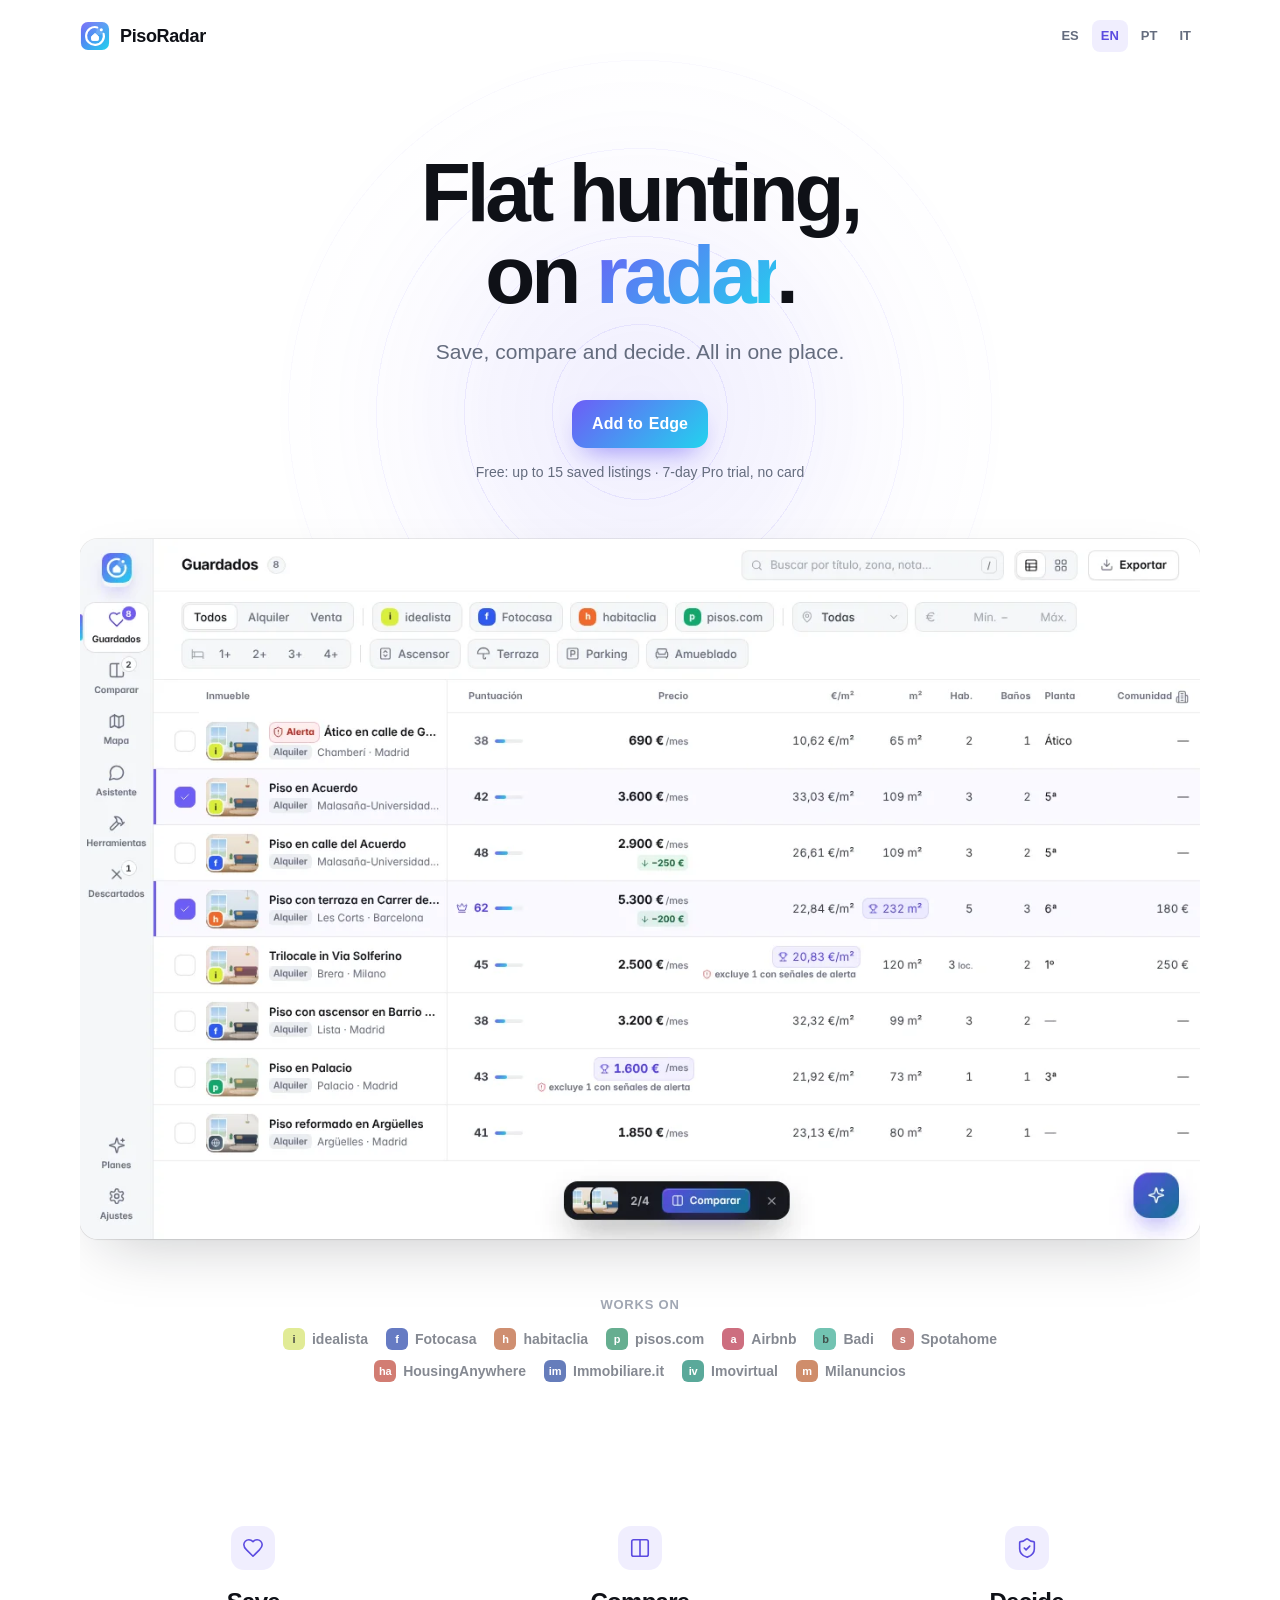
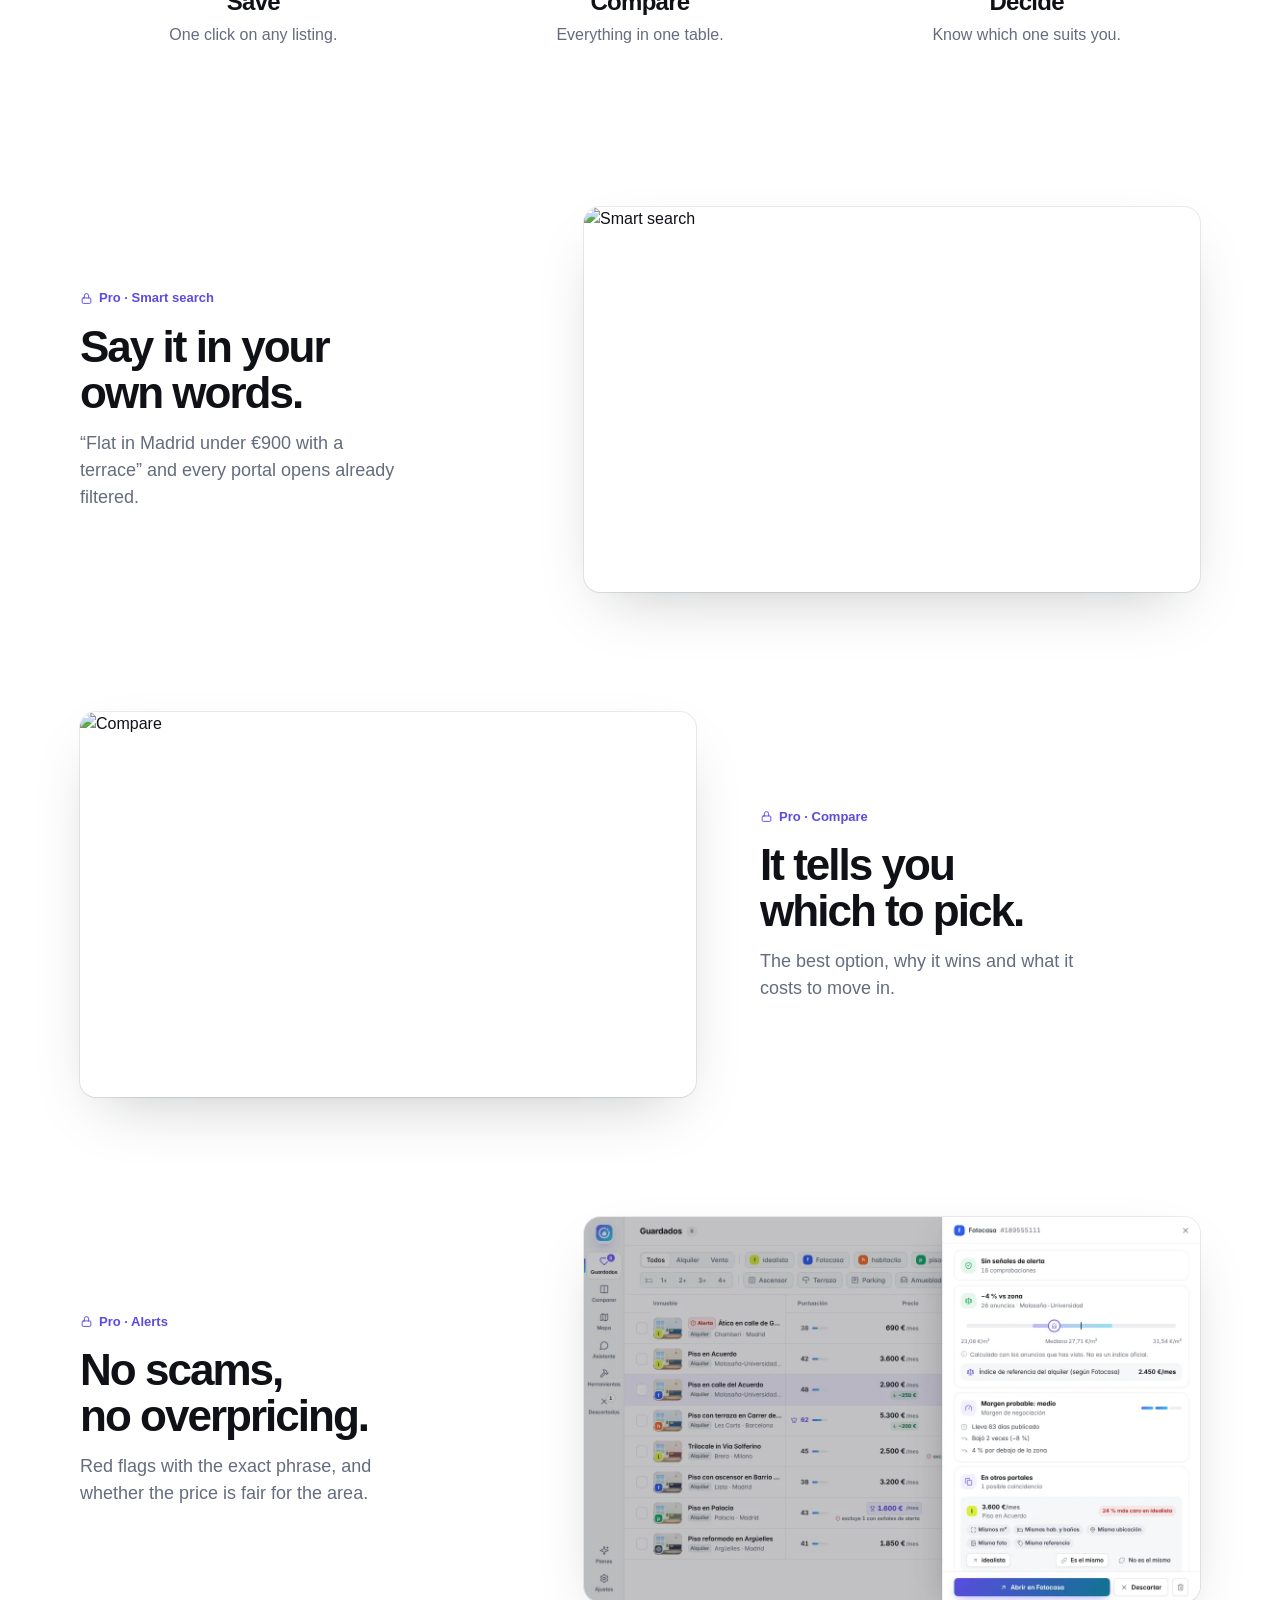
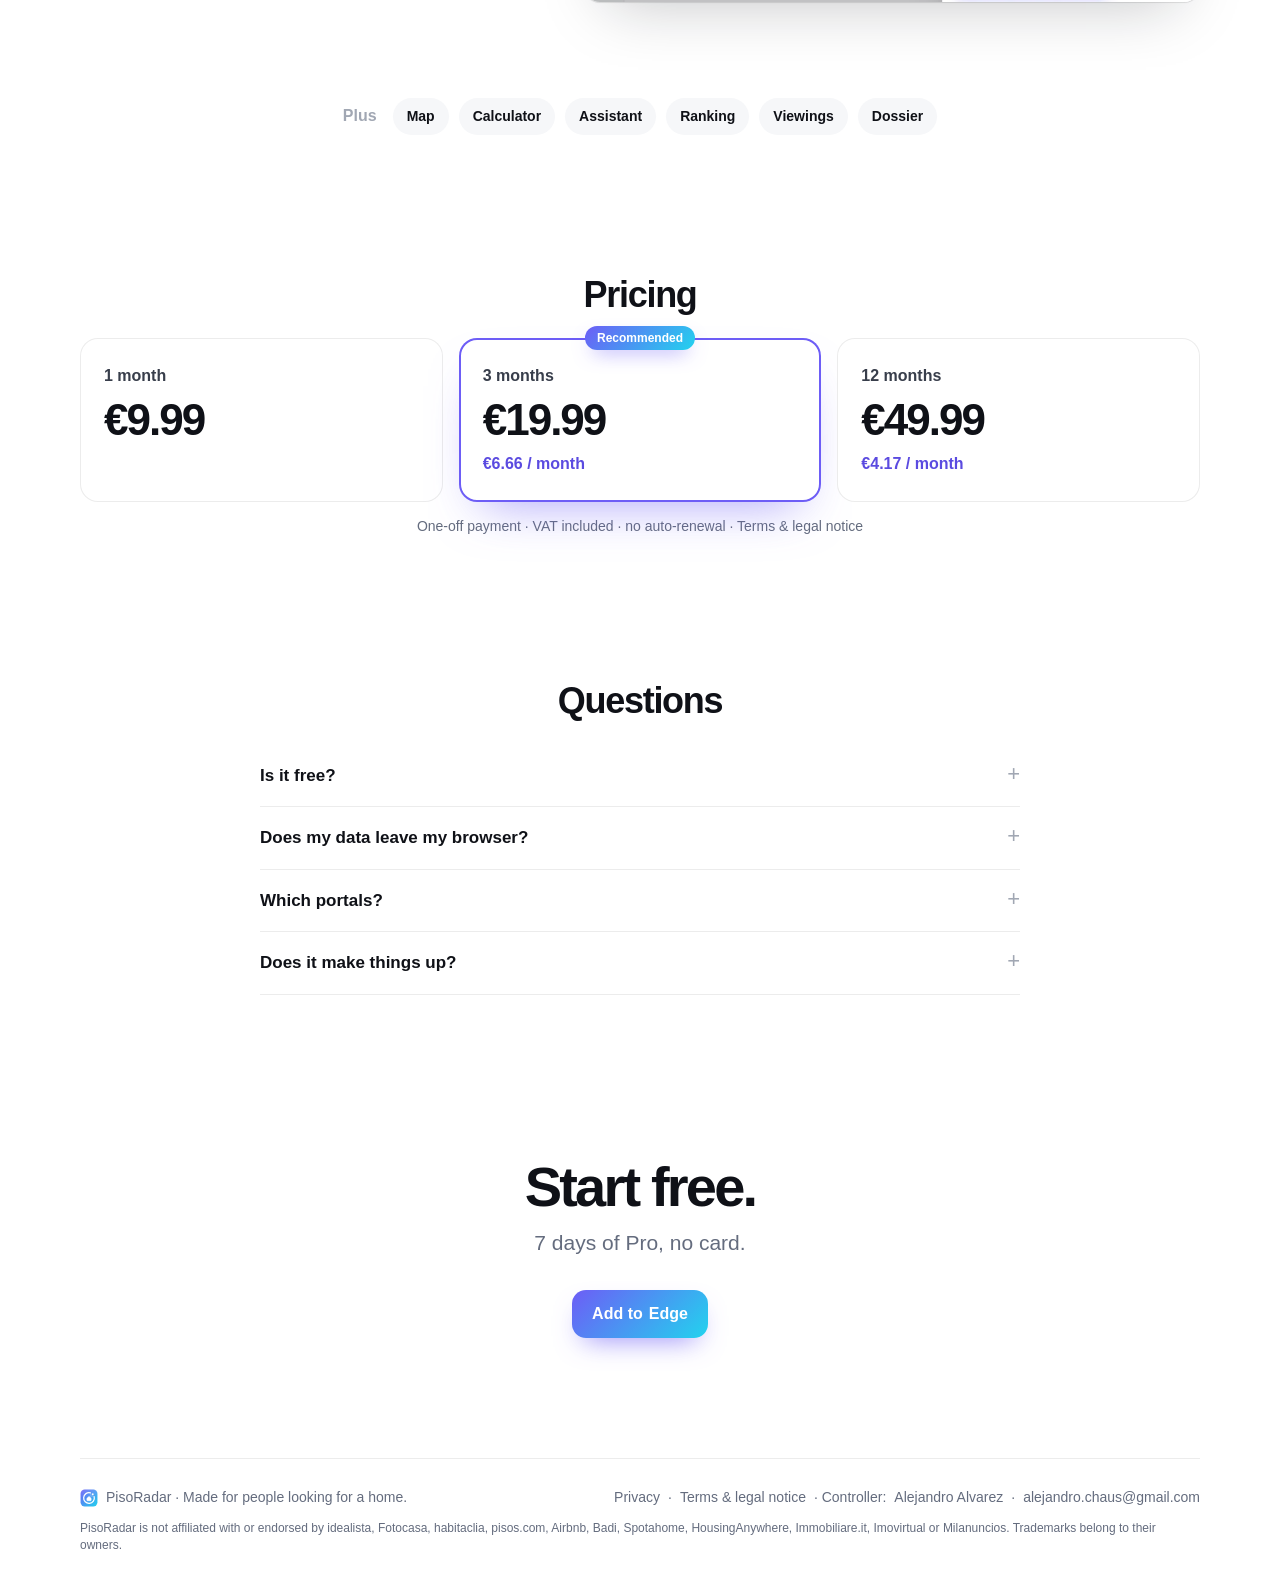
==== commit d9a70364: "Add files via upload" ====
--- a/en/index.html
+++ b/en/index.html
@@ -35,33 +35,31 @@
 <main>
 <section class="hero wrap">
   <h1>Flat hunting, on <em>radar</em>.</h1>
-  <p class="sub">Save flats from any portal. Compare in one click. Decide with no surprises.</p>
+  <p class="sub">Save, compare and decide. All in one place.</p>
   <div class="stores"><a class="store store-edge" data-store="edge" href="https://microsoftedge.microsoft.com/addons/detail/faodnlojnknncdpicndgdkpddcffmjge" rel="noopener">Add to <b>Edge</b></a><a class="store store-chrome" data-store="chrome" href="#" rel="noopener" hidden>Add to <b>Chrome</b></a><a class="store store-firefox" data-store="firefox" href="#" rel="noopener" hidden>Add to <b>Firefox</b></a></div>
   <p class="free">Free: up to 15 saved listings · 7-day Pro trial, no card</p>
+  <figure class="shot hero-shot"><picture><source srcset="../img/table-dark.webp" media="(prefers-color-scheme: dark)"><img src="../img/table.webp" width="1280" height="800" alt="Flat comparison table"></picture></figure>
+  <p class="works">Works on</p>
   <div class="portals"><span class="pp"><span class="p" style="background:#D9EE3B;color:#1D2410">i</span>idealista</span><span class="pp"><span class="p" style="background:#2E5BF0;color:#fff">f</span>Fotocasa</span><span class="pp"><span class="p" style="background:#F06A2B;color:#fff">h</span>habitaclia</span><span class="pp"><span class="p" style="background:#13A86B;color:#fff">p</span>pisos.com</span><span class="pp"><span class="p" style="background:#FF385C;color:#fff">a</span>Airbnb</span><span class="pp"><span class="p" style="background:#1BC5A0;color:#08291F">b</span>Badi</span><span class="pp"><span class="p" style="background:#F05A4B;color:#fff">s</span>Spotahome</span><span class="pp"><span class="p" style="background:#FF4F3A;color:#fff">ha</span>HousingAnywhere</span><span class="pp"><span class="p" style="background:#2F5DE0;color:#fff">im</span>Immobiliare.it</span><span class="pp"><span class="p" style="background:#00A383;color:#fff">iv</span>Imovirtual</span><span class="pp"><span class="p" style="background:#F26722;color:#fff">m</span>Milanuncios</span></div>
-  <figure class="shot hero-shot"><picture><source srcset="../img/table-dark.webp" media="(prefers-color-scheme: dark)"><img src="../img/table.webp" width="1280" height="800" alt="Flat comparison table"></picture></figure>
 </section>
-<section class="trio wrap"><div class="tile"><span class="n">1</span><span class="ib"><svg width="22" height="22" viewBox="0 0 24 24" fill="none" stroke="currentColor" stroke-width="1.75" stroke-linecap="round" stroke-linejoin="round" aria-hidden="true"><path d="M19 14c1.49-1.46 3-3.21 3-5.5A5.5 5.5 0 0 0 16.5 3c-1.76 0-3 .5-4.5 2-1.5-1.5-2.74-2-4.5-2A5.5 5.5 0 0 0 2 8.5c0 2.3 1.5 4.05 3 5.5l7 7Z"/></svg></span><h2>Save</h2><p>One click on 11 portals (idealista, Fotocasa, Airbnb, Badi…) or any site.</p></div><div class="tile"><span class="n">2</span><span class="ib"><svg width="22" height="22" viewBox="0 0 24 24" fill="none" stroke="currentColor" stroke-width="1.75" stroke-linecap="round" stroke-linejoin="round" aria-hidden="true"><rect x="3" y="3" width="18" height="18" rx="2"/><path d="M12 3v18"/></svg></span><h2>Compare</h2><p>One table: price, €/m², floor, extras.</p></div><div class="tile"><span class="n">3</span><span class="ib"><svg width="22" height="22" viewBox="0 0 24 24" fill="none" stroke="currentColor" stroke-width="1.75" stroke-linecap="round" stroke-linejoin="round" aria-hidden="true"><path d="M20 13c0 5-3.5 7.5-7.66 8.95a1 1 0 0 1-.67-.01C7.5 20.5 4 18 4 13V6a1 1 0 0 1 1-1c2 0 4.5-1.2 6.24-2.72a1.17 1.17 0 0 1 1.52 0C14.51 3.81 17 5 19 5a1 1 0 0 1 1 1z"/><path d="m9 12 2 2 4-4"/></svg></span><h2>Decide</h2><p>Red flags, fair price and true cost.</p></div></section>
-<section class="pro wrap">
-  <h2 class="eyebrow"><svg width="14" height="14" viewBox="0 0 24 24" fill="none" stroke="currentColor" stroke-width="1.75" stroke-linecap="round" stroke-linejoin="round" aria-hidden="true"><rect x="4" y="11" width="16" height="10" rx="2"/><path d="M8 11V7a4 4 0 0 1 8 0v4"/></svg> Pro</h2>
-  <div class="feats"><div class="feat"><span class="ib"><svg width="18" height="18" viewBox="0 0 24 24" fill="none" stroke="currentColor" stroke-width="1.75" stroke-linecap="round" stroke-linejoin="round" aria-hidden="true"><path d="M20 13c0 5-3.5 7.5-7.66 8.95a1 1 0 0 1-.67-.01C7.5 20.5 4 18 4 13V6a1 1 0 0 1 1-1c2 0 4.5-1.2 6.24-2.72a1.17 1.17 0 0 1 1.52 0C14.51 3.81 17 5 19 5a1 1 0 0 1 1 1z"/><path d="m9 12 2 2 4-4"/></svg></span><div><b>Red flags</b><span>with the exact phrase and source</span></div></div><div class="feat"><span class="ib"><svg width="18" height="18" viewBox="0 0 24 24" fill="none" stroke="currentColor" stroke-width="1.75" stroke-linecap="round" stroke-linejoin="round" aria-hidden="true"><path d="m16 16 3-8 3 8c-.87.65-1.92 1-3 1s-2.13-.35-3-1ZM2 16l3-8 3 8c-.87.65-1.92 1-3 1s-2.13-.35-3-1ZM7 21h10M12 3v18M3 7h2c2 0 5-1 7-2 2 1 5 2 7 2h2"/></svg></span><div><b>Fair price</b><span>−12% vs area</span></div></div><div class="feat"><span class="ib"><svg width="18" height="18" viewBox="0 0 24 24" fill="none" stroke="currentColor" stroke-width="1.75" stroke-linecap="round" stroke-linejoin="round" aria-hidden="true"><rect x="8" y="8" width="14" height="14" rx="2"/><path d="M4 16c-1.1 0-2-.9-2-2V4c0-1.1.9-2 2-2h10c1.1 0 2 .9 2 2"/></svg></span><div><b>Same flat elsewhere</b><span>and where it’s cheaper</span></div></div><div class="feat"><span class="ib"><svg width="18" height="18" viewBox="0 0 24 24" fill="none" stroke="currentColor" stroke-width="1.75" stroke-linecap="round" stroke-linejoin="round" aria-hidden="true"><rect x="4" y="2" width="16" height="20" rx="2"/><path d="M8 6h8M16 14v4M8 10h.01M12 10h.01M16 10h.01M8 14h.01M12 14h.01M8 18h.01M12 18h.01"/></svg></span><div><b>True cost</b><span>taxes, notary, mortgage</span></div></div><div class="feat"><span class="ib"><svg width="18" height="18" viewBox="0 0 24 24" fill="none" stroke="currentColor" stroke-width="1.75" stroke-linecap="round" stroke-linejoin="round" aria-hidden="true"><path d="M14.1 6.3A2 2 0 0 0 15.9 6.3l3.7-1.8A1 1 0 0 1 21 5.4v12.4a1 1 0 0 1-.55.9l-4.55 2.3a2 2 0 0 1-1.8 0l-4.2-2.1a2 2 0 0 0-1.8 0l-3.7 1.8A1 1 0 0 1 3 19.8V7.4a1 1 0 0 1 .55-.9l4.55-2.3a2 2 0 0 1 1.8 0zM15 6v15M9 3v15"/></svg></span><div><b>Map &amp; distances</b><span>to work, on foot</span></div></div><div class="feat"><span class="ib"><svg width="18" height="18" viewBox="0 0 24 24" fill="none" stroke="currentColor" stroke-width="1.75" stroke-linecap="round" stroke-linejoin="round" aria-hidden="true"><path d="M15 2H6a2 2 0 0 0-2 2v16a2 2 0 0 0 2 2h12a2 2 0 0 0 2-2V7Z"/><path d="M14 2v4a2 2 0 0 0 2 2h4M16 13H8M16 17H8"/></svg></span><div><b>Profile PDF</b><span>to win over the landlord</span></div></div><div class="feat"><span class="ib"><svg width="18" height="18" viewBox="0 0 24 24" fill="none" stroke="currentColor" stroke-width="1.75" stroke-linecap="round" stroke-linejoin="round" aria-hidden="true"><path d="M7.9 20A9 9 0 1 0 4 16.1L2 22Z"/></svg></span><div><b>Assistant</b><span>ask anything</span></div></div><div class="feat"><span class="ib"><svg width="18" height="18" viewBox="0 0 24 24" fill="none" stroke="currentColor" stroke-width="1.75" stroke-linecap="round" stroke-linejoin="round" aria-hidden="true"><path d="M6 9H4.5a2.5 2.5 0 0 1 0-5H6M18 9h1.5a2.5 2.5 0 0 0 0-5H18M4 22h16M10 14.66V17c0 .55-.47.98-.97 1.21C7.85 18.75 7 20.24 7 22M14 14.66V17c0 .55.47.98.97 1.21C16.15 18.75 17 20.24 17 22M18 2H6v7a6 6 0 0 0 12 0Z"/></svg></span><div><b>Your ranking</b><span>on what matters to you</span></div></div></div>
-  <div class="gallery"><figure class="shot"><img src="../img/insights.webp" width="1280" height="800" loading="lazy" alt="Red flags and fair price"></figure><figure class="shot"><img src="../img/calc.webp" width="1280" height="800" loading="lazy" alt="Purchase cost calculator"></figure><figure class="shot"><img src="../img/map.webp" width="1280" height="800" loading="lazy" alt="Map with distances"></figure><figure class="shot"><img src="../img/assistant.webp" width="1280" height="800" loading="lazy" alt="Assistant"></figure></div>
-</section>
+<section class="how wrap"><div><span class="ib"><svg width="22" height="22" viewBox="0 0 24 24" fill="none" stroke="currentColor" stroke-width="1.75" stroke-linecap="round" stroke-linejoin="round" aria-hidden="true"><path d="M19 14c1.49-1.46 3-3.21 3-5.5A5.5 5.5 0 0 0 16.5 3c-1.76 0-3 .5-4.5 2-1.5-1.5-2.74-2-4.5-2A5.5 5.5 0 0 0 2 8.5c0 2.3 1.5 4.05 3 5.5l7 7Z"/></svg></span><h2>Save</h2><p>One click on any listing.</p></div><div><span class="ib"><svg width="22" height="22" viewBox="0 0 24 24" fill="none" stroke="currentColor" stroke-width="1.75" stroke-linecap="round" stroke-linejoin="round" aria-hidden="true"><rect x="3" y="3" width="18" height="18" rx="2"/><path d="M12 3v18"/></svg></span><h2>Compare</h2><p>Everything in one table.</p></div><div><span class="ib"><svg width="22" height="22" viewBox="0 0 24 24" fill="none" stroke="currentColor" stroke-width="1.75" stroke-linecap="round" stroke-linejoin="round" aria-hidden="true"><path d="M20 13c0 5-3.5 7.5-7.66 8.95a1 1 0 0 1-.67-.01C7.5 20.5 4 18 4 13V6a1 1 0 0 1 1-1c2 0 4.5-1.2 6.24-2.72a1.17 1.17 0 0 1 1.52 0C14.51 3.81 17 5 19 5a1 1 0 0 1 1 1z"/><path d="m9 12 2 2 4-4"/></svg></span><h2>Decide</h2><p>Know which one suits you.</p></div></section>
+<section class="row wrap"><div class="txt"><span class="kick"><svg width="13" height="13" viewBox="0 0 24 24" fill="none" stroke="currentColor" stroke-width="1.75" stroke-linecap="round" stroke-linejoin="round" aria-hidden="true"><rect x="4" y="11" width="16" height="10" rx="2"/><path d="M8 11V7a4 4 0 0 1 8 0v4"/></svg> Pro · Smart search</span><h2>Say it in your own words.</h2><p>“Flat in Madrid under €900 with a terrace” and every portal opens already filtered.</p></div><figure class="shot"><img src="../img/search.webp" width="1600" height="1000" loading="lazy" alt="Smart search"></figure></section>
+<section class="row wrap flip"><div class="txt"><span class="kick"><svg width="13" height="13" viewBox="0 0 24 24" fill="none" stroke="currentColor" stroke-width="1.75" stroke-linecap="round" stroke-linejoin="round" aria-hidden="true"><rect x="4" y="11" width="16" height="10" rx="2"/><path d="M8 11V7a4 4 0 0 1 8 0v4"/></svg> Pro · Compare</span><h2>It tells you which to pick.</h2><p>The best option, why it wins and what it costs to move in.</p></div><figure class="shot"><img src="../img/compare.webp" width="1600" height="1000" loading="lazy" alt="Compare"></figure></section>
+<section class="row wrap"><div class="txt"><span class="kick"><svg width="13" height="13" viewBox="0 0 24 24" fill="none" stroke="currentColor" stroke-width="1.75" stroke-linecap="round" stroke-linejoin="round" aria-hidden="true"><rect x="4" y="11" width="16" height="10" rx="2"/><path d="M8 11V7a4 4 0 0 1 8 0v4"/></svg> Pro · Alerts</span><h2>No scams, no overpricing.</h2><p>Red flags with the exact phrase, and whether the price is fair for the area.</p></div><figure class="shot"><img src="../img/insights.webp" width="1600" height="1000" loading="lazy" alt="Alerts"></figure></section>
+<section class="more wrap"><span>Plus</span><b>Map</b><b>Calculator</b><b>Assistant</b><b>Ranking</b><b>Viewings</b><b>Dossier</b></section>
 <section class="pricing wrap" id="pricing">
   <h2 class="eyebrow">Pricing</h2>
-  <div class="plans"><div class="plan"><span class="nm">1 month</span><div class="pr"><b>€9.99</b><span>one-off</span></div><span class="pm"></span></div><div class="plan featured"><span class="ribbon">Recommended</span><span class="nm">3 months</span><div class="pr"><b>€19.99</b><span>one-off</span></div><span class="pm">€6.66 / month</span></div><div class="plan"><span class="nm">12 months</span><div class="pr"><b>€49.99</b><span>one-off</span></div><span class="pm">€4.17 / month</span></div></div>
-  <p class="free">One-off payment, no auto-renewal. VAT included. 14-day right of withdrawal under the <a href="https://polar.sh/legal/checkout-buyer-terms" rel="noopener">purchase terms</a>. When the trial ends you’re back on Free; nothing is charged.</p>
-  <p class="free">Free: up to 15 saved listings · 7-day Pro trial, no card</p>
+  <div class="plans"><div class="plan"><span class="nm">1 month</span><div class="pr"><b>€9.99</b></div><span class="pm"></span></div><div class="plan featured"><span class="ribbon">Recommended</span><span class="nm">3 months</span><div class="pr"><b>€19.99</b></div><span class="pm">€6.66 / month</span></div><div class="plan"><span class="nm">12 months</span><div class="pr"><b>€49.99</b></div><span class="pm">€4.17 / month</span></div></div>
+  <p class="free">One-off payment · VAT included · no auto-renewal · <a href="../terminos.html">Terms &amp; legal notice</a></p>
 </section>
-<section class="privacy wrap"><span class="ib"><svg width="22" height="22" viewBox="0 0 24 24" fill="none" stroke="currentColor" stroke-width="1.75" stroke-linecap="round" stroke-linejoin="round" aria-hidden="true"><path d="M20 13c0 5-3.5 7.5-7.66 8.95a1 1 0 0 1-.67-.01C7.5 20.5 4 18 4 13V6a1 1 0 0 1 1-1c2 0 4.5-1.2 6.24-2.72a1.17 1.17 0 0 1 1.52 0C14.51 3.81 17 5 19 5a1 1 0 0 1 1 1z"/><path d="m9 12 2 2 4-4"/></svg></span><div><b>Your listings and notes never leave your browser.</b><span>No accounts, no tracking.</span></div></section>
 <section class="faq wrap">
   <h2 class="eyebrow">Questions</h2>
-  <details><summary>Is it free?</summary><p>Yes: saving (up to 15 listings), comparing, notes and export are free forever. Pro adds unlimited listings, analysis and tools.</p></details>
-  <details><summary>Which portals?</summary><p>idealista (Spain, Portugal, Italy), Fotocasa, habitaclia, pisos.com, Airbnb, Badi, Spotahome, HousingAnywhere, Immobiliare.it, Imovirtual and Milanuncios. Plus any website from the toolbar icon.</p></details>
-  <details><summary>Does it guess?</summary><p>Never. It only shows what the listing says; taxes and rules link to official sources with dates.</p></details>
-  <details><summary>Browsers?</summary><p>Chrome, Edge and Firefox.</p></details>
+  <details><summary>Is it free?</summary><p>Yes. Saving up to 15 homes, comparing and exporting is free forever. Pro unlocks everything.</p></details>
+  <details><summary>Does my data leave my browser?</summary><p>No. No accounts, no tracking: everything stays in your browser.</p></details>
+  <details><summary>Which portals?</summary><p>idealista, Fotocasa, habitaclia, pisos.com, Airbnb, Badi, Spotahome, HousingAnywhere, Immobiliare.it, Imovirtual and Milanuncios.</p></details>
+  <details><summary>Does it make things up?</summary><p>Never. It only uses what the listing says; laws and taxes with their official source.</p></details>
 </section>
-<section class="final wrap"><div class="stores"><a class="store store-edge" data-store="edge" href="https://microsoftedge.microsoft.com/addons/detail/faodnlojnknncdpicndgdkpddcffmjge" rel="noopener">Add to <b>Edge</b></a><a class="store store-chrome" data-store="chrome" href="#" rel="noopener" hidden>Add to <b>Chrome</b></a><a class="store store-firefox" data-store="firefox" href="#" rel="noopener" hidden>Add to <b>Firefox</b></a></div></section>
+<section class="final wrap"><h2>Start free.</h2><p class="sub">7 days of Pro, no card.</p><div class="stores"><a class="store store-edge" data-store="edge" href="https://microsoftedge.microsoft.com/addons/detail/faodnlojnknncdpicndgdkpddcffmjge" rel="noopener">Add to <b>Edge</b></a><a class="store store-chrome" data-store="chrome" href="#" rel="noopener" hidden>Add to <b>Chrome</b></a><a class="store store-firefox" data-store="firefox" href="#" rel="noopener" hidden>Add to <b>Firefox</b></a></div></section>
 </main>
 <footer class="wrap foot"><span><img src="../img/logo.svg" width="18" height="18" alt=""> PisoRadar · Made for people looking for a home.</span><span class="foot-links"><a href="../privacidad.html">Privacy</a> · <a href="../terminos.html">Terms &amp; legal notice</a> · Controller: <span data-owner>Alejandro Alvarez</span> · <a data-mail href="mailto:alejandro.chaus@gmail.com">alejandro.chaus@gmail.com</a></span><small class="noaff">PisoRadar is not affiliated with or endorsed by idealista, Fotocasa, habitaclia, pisos.com, Airbnb, Badi, Spotahome, HousingAnywhere, Immobiliare.it, Imovirtual or Milanuncios. Trademarks belong to their owners.</small></footer>
 <script>
@@ -70,7 +68,7 @@
   if (/^[^\s@'"<>]+@[^\s@'"<>]+\.[a-z]{2,}$/i.test(c.contactEmail || '')) document.querySelectorAll('a[data-mail]').forEach((a) => { a.href = 'mailto:' + c.contactEmail; a.textContent = c.contactEmail; });
   document.querySelectorAll('a[data-store]').forEach((a) => {
     const u = (c.stores || {})[a.dataset.store];
-    const ok = /^https:///.test(u || '') && !/PEGA_AQUI|_ITEM_ID/.test(u);
+    const ok = u && u.indexOf('https://') === 0 && !/PEGA_AQUI|_ITEM_ID/.test(u);
     if (ok) a.href = u;
     a.hidden = !ok;
   });
--- a/style.css
+++ b/style.css
@@ -35,6 +35,7 @@
 h1 em { font-style: normal; background: var(--grad); -webkit-background-clip: text; background-clip: text; color: transparent; }
 .sub { margin: 20px auto 0; max-width: 34ch; font-size: clamp(17px, 2.2vw, 21px); color: var(--muted); }
 .stores { display: flex; flex-wrap: wrap; justify-content: center; gap: 10px; margin-top: 32px; }
+[hidden] { display: none !important; }
 .store { display: inline-flex; align-items: center; gap: 6px; height: 48px; padding: 0 20px; border-radius: 14px; font-weight: 550; box-shadow: inset 0 0 0 1px var(--line), 0 1px 2px rgba(0, 0, 0, .05); background: var(--card); transition: transform .15s, box-shadow .15s; }
 .store:hover { transform: translateY(-1px); box-shadow: inset 0 0 0 1px var(--accent), 0 8px 20px -10px rgba(109, 93, 246, .5); }
 .store-chrome { background: var(--grad); color: #fff; box-shadow: 0 12px 28px -12px rgba(109, 93, 246, .8); }
@@ -98,3 +99,40 @@
 .legal h1 { font-size: 26px; margin: 0 0 8px; }
 .legal code { font-size: .9em; }
 .foot .noaff { flex-basis: 100%; font-size: 12px; color: var(--muted, #6b7280); line-height: 1.4; }
+
+/* v2.2 layout: more air, fewer words */
+.hero { padding-top: 80px; }
+.hero .sub { max-width: 30ch; }
+.hero-shot { margin-top: 56px; }
+.works { margin: 56px 0 14px; font-size: 13px; font-weight: 600; letter-spacing: .06em; text-transform: uppercase; color: var(--faint); }
+.hero .portals { margin-top: 0; opacity: .8; filter: saturate(.6); }
+.how { display: grid; grid-template-columns: repeat(3, 1fr); gap: 40px; padding: 120px 0 40px; text-align: center; }
+.how .ib { margin: 0 auto; }
+.how h2 { margin: 18px 0 6px; font: 750 24px/1.2 var(--display); letter-spacing: -.03em; }
+.how p { margin: 0; color: var(--muted); }
+.row { display: grid; grid-template-columns: 5fr 7fr; gap: 64px; align-items: center; padding: 120px 0 0; }
+.row.flip .txt { order: 2; }
+.row .kick { display: inline-flex; align-items: center; gap: 6px; font-size: 13px; font-weight: 700; color: var(--accent-ink); }
+.row h2 { margin: 12px 0 14px; font: 800 clamp(30px, 4vw, 44px)/1.05 var(--display); letter-spacing: -.045em; text-wrap: balance; }
+.row p { margin: 0; font-size: 18px; color: var(--muted); max-width: 32ch; }
+.row .shot img { width: 100%; aspect-ratio: 16 / 10; object-fit: cover; object-position: top left; }
+.more { display: flex; flex-wrap: wrap; align-items: center; justify-content: center; gap: 10px; padding: 96px 0 0; }
+.more span { color: var(--faint); font-weight: 600; margin-right: 6px; }
+.more b { padding: 8px 14px; border-radius: 999px; background: var(--surface); font-weight: 600; font-size: 14px; }
+.pricing { padding-top: 140px; }
+.pricing .eyebrow, .faq .eyebrow { justify-content: center; }
+.plan .pr b { font-size: 44px; }
+.faq { padding-top: 120px; }
+.final { padding: 140px 0 120px; text-align: center; }
+.final h2 { margin: 0; font: 800 clamp(36px, 5vw, 56px)/1 var(--display); letter-spacing: -.05em; }
+.final .sub { margin-top: 12px; }
+@media (max-width: 860px) {
+  .how { grid-template-columns: 1fr; gap: 32px; padding-top: 80px; }
+  .row { grid-template-columns: 1fr; gap: 28px; padding-top: 80px; }
+  .row.flip .txt { order: 0; }
+}
+.row.flip { grid-template-columns: 7fr 5fr; }
+@media (max-width: 860px) { .row.flip { grid-template-columns: 1fr; } }
+.hero .sub { max-width: 38ch; }
+/* while Chrome is not published, Edge is the main button */
+.stores:not(:has(.store-chrome:not([hidden]))) .store-edge { background: var(--grad); color: #fff; box-shadow: 0 12px 28px -12px rgba(109, 93, 246, .8); }
